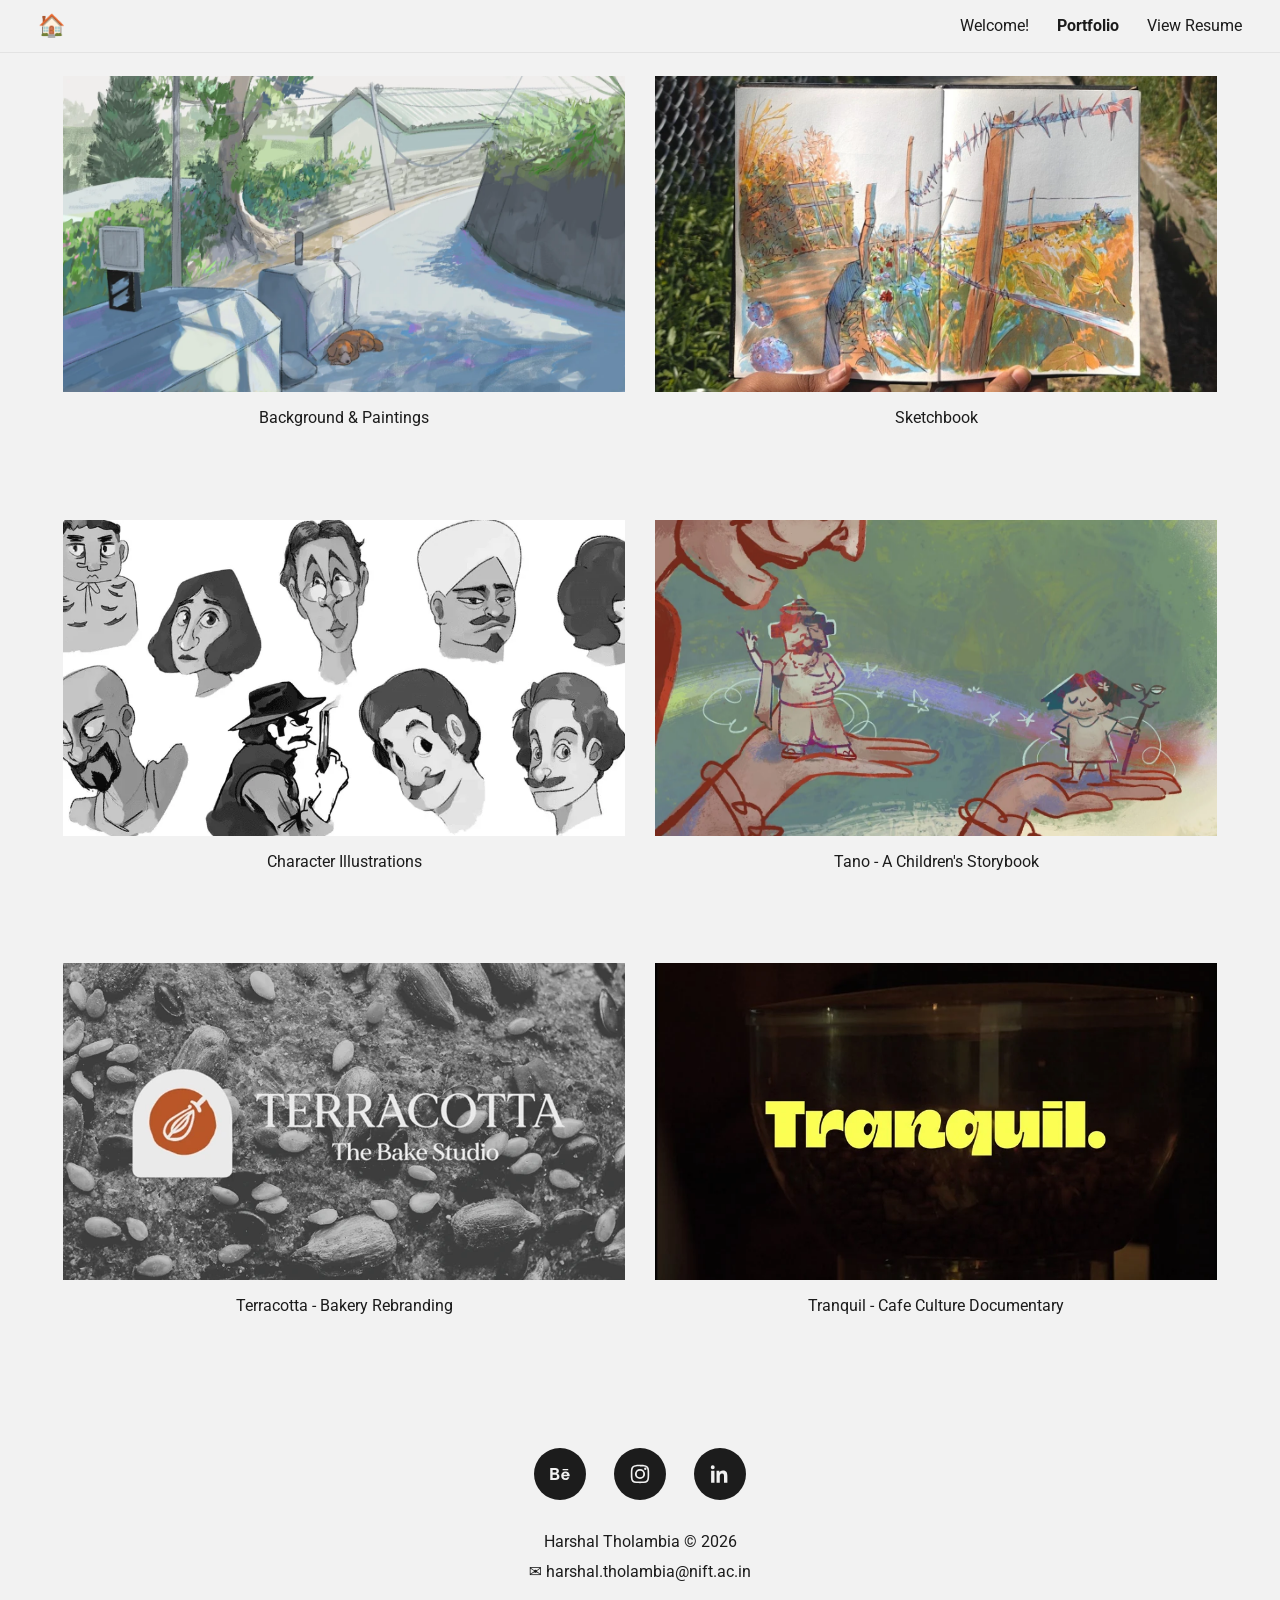
==== portfolio.html @ 49529435 "Portfolio site: Welcome, Portfolio and project pages laid out like the Google Site Co-Authored-By: C" ====
<!doctype html>
<html lang="en">
<head>
<meta charset="utf-8">
<meta name="viewport" content="width=device-width,initial-scale=1">
<title>Portfolio - Harshal Tholambia</title>
<link rel="preconnect" href="https://fonts.googleapis.com">
<link rel="preconnect" href="https://fonts.gstatic.com" crossorigin>
<link href="https://fonts.googleapis.com/css2?family=Roboto:wght@400;500;700&display=swap" rel="stylesheet">
<link rel="stylesheet" href="site.css">
</head>
<body class="gs" data-page="portfolio">
<a class="skip" href="#main">Skip to content</a>
<main id="main" class="portfolio-main wrap"><div id="grid" class="grid-gs"></div></main>
<script src="content.js"></script>
<script src="site.js"></script>
</body>
</html>
---- site.css ----
/* The Google Site's layout: a light header with the links on the right, pages 1154 wide, Roboto throughout.
   The Welcome page is black around the cutting mat, the other pages light grey. */
body.gs{margin:0;padding:0;background:#f2f2f2;color:#1c1c1c;font:400 16px/1.5 Roboto,system-ui,sans-serif}
body.gs[data-page=welcome]{background:#000}
.gs .wrap{width:min(1154px,100% - 2 * clamp(16px,4vw,40px));margin-inline:auto}

.site-head{position:sticky;top:0;z-index:30;display:flex;align-items:center;justify-content:space-between;gap:20px;
  padding:14px clamp(16px,3vw,40px);background:#f2f2f2;box-shadow:0 1px 0 rgba(0,0,0,.06)}
.site-home{font-size:22px;line-height:1;text-decoration:none}
.site-nav{display:flex;gap:clamp(14px,2.2vw,28px)}
.site-nav a{color:#1c1c1c;text-decoration:none;white-space:nowrap}
.site-nav a[aria-current]{font-weight:700}
.site-nav a:hover{text-decoration:underline;text-underline-offset:4px}

/* Welcome: the cutting mat, About, the View Projects button, Core Skills & Toolkit */
.welcome-main{padding:clamp(40px,6vw,100px) 0 40px}
.welcome-main .hero{min-height:0;max-height:none}
.gs-embed{display:block;width:100%;border:0;margin-top:clamp(24px,3vw,49px);background:#000}
.gs-embed.about{aspect-ratio:1154/392}
.gs-embed.skills{aspect-ratio:1154/418}
.cta{margin:clamp(24px,3vw,40px) 0 0;text-align:center}
.gs-btn{box-sizing:border-box;display:inline-block;padding:10px 26px;border:1px solid currentColor;border-radius:4px;color:inherit;text-decoration:none;font-weight:500;transition:background .2s,color .2s}
.gs-btn:hover{background:#1c1c1c;color:#f2f2f2}
[data-page=welcome] .cta .gs-btn{color:#f2f2f2}
[data-page=welcome] .cta .gs-btn:hover{background:#f2f2f2;color:#000}

/* Portfolio: two tiles a row, the name centred under each */
.portfolio-main{padding:24px 0 80px}
.grid-gs{display:grid;grid-template-columns:1fr 1fr;gap:clamp(40px,7vw,100px) 30px}
.tile{display:grid;gap:14px;color:inherit;text-decoration:none;text-align:center}
.tile img{width:100%;aspect-ratio:16/9;object-fit:cover;display:block;transition:opacity .2s}
.tile:hover img{opacity:.85}
.tile:hover span{text-decoration:underline;text-underline-offset:4px}

/* a project page */
.project-main{--gap:30px;padding:30px 0 60px}
.proj-title{margin:0 0 6px;font-size:clamp(20px,2.4vw,28px);font-weight:400;text-align:center}
.proj-title a{color:inherit;text-underline-offset:5px}
.proj-sub{margin:0;text-align:center}
.proj-link{margin:16px 0 0;text-align:center}
.project-main .row{display:flex;justify-content:center;gap:var(--gap);margin-top:var(--gap)}
.project-main .row:first-of-type,.proj-sub+.row,.proj-link+.row{margin-top:clamp(30px,5vw,70px)}
.project-main .item{width:var(--w);flex:none}
.project-main .item img{display:block;width:100%;height:auto}
.project-main .embed{border:0;background:#ddd}
.cols{display:grid;grid-template-columns:1fr 1fr;gap:var(--gap);align-items:start;margin-top:clamp(30px,5vw,70px)}
.col{display:grid;gap:var(--gap)}
.col img{display:block;width:100%;height:auto}
.proj-nav{display:flex;justify-content:space-between;margin:clamp(40px,6vw,80px) 0 0}
.proj-nav .gs-btn{min-width:min(142px,45%);text-align:center}

/* footer: the social links, then the name and email */
.site-foot{display:grid;justify-items:center;gap:6px;padding:50px 20px 40px;background:#f2f2f2;color:#1c1c1c;text-align:center}
.site-foot p{margin:0}
.site-foot .social{display:flex;gap:28px;margin-bottom:24px}
.site-foot .social a{display:grid;place-items:center;width:52px;height:52px;border-radius:50%;background:#1c1c1c;transition:transform .2s}
.site-foot .social a:hover{transform:translateY(-3px)}
.site-foot svg{width:26px;height:26px;fill:#f2f2f2}
.site-foot a{color:inherit;text-decoration:none}

@media (max-width:860px){
  .site-head{padding:12px 16px}
  .site-nav{gap:14px;font-size:15px}
  .gs-embed.about{aspect-ratio:2/1} /* its own phone frame is 960 x 480 */
  .gs-embed.skills{aspect-ratio:auto;height:760px}
  .grid-gs{grid-template-columns:1fr}
  .project-main{--gap:16px}
  .project-main .row{flex-direction:column;align-items:center}
  .project-main .item,.project-main .embed{width:100%}
  .cols{grid-template-columns:1fr}
}

.skip:not(:focus){position:absolute;width:1px;height:1px;overflow:hidden;clip-path:inset(50%)}
.skip:focus{position:fixed;top:8px;left:8px;z-index:60;padding:10px 14px;background:#1c1c1c;color:#f2f2f2}
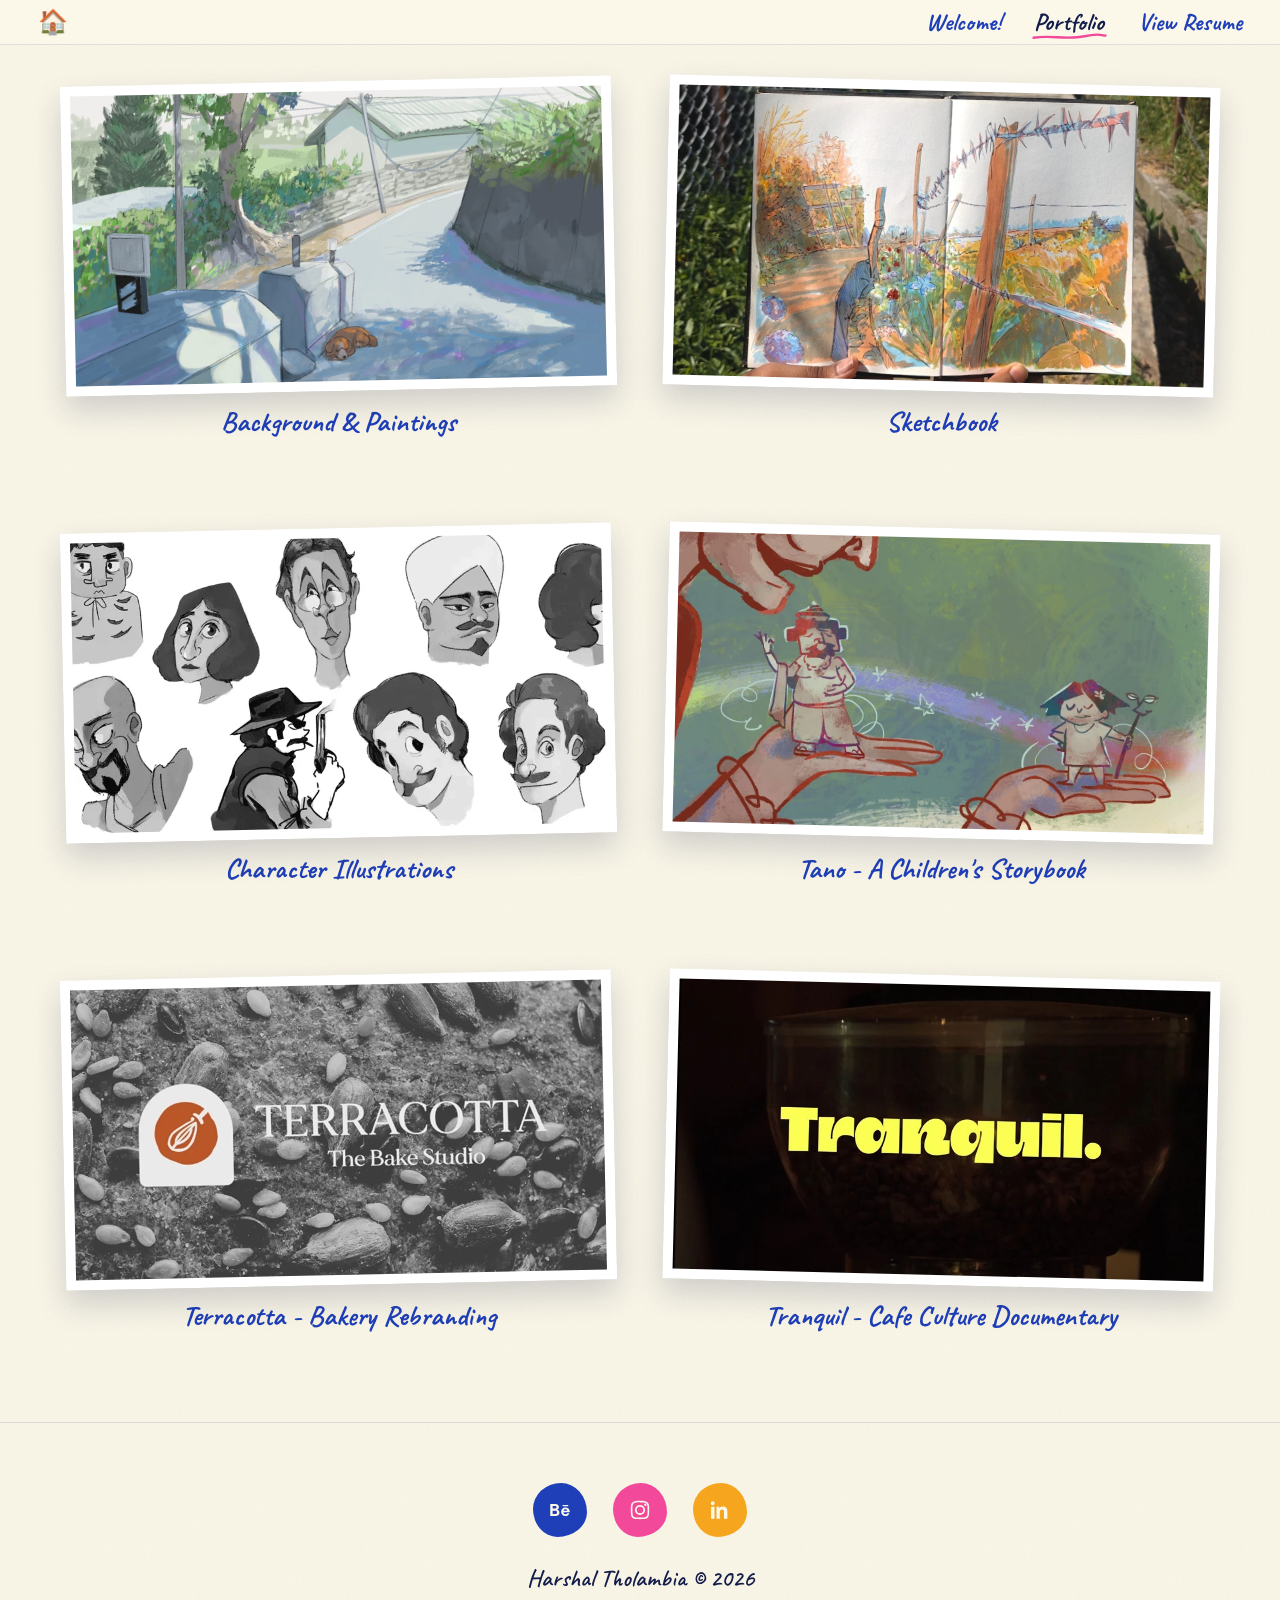
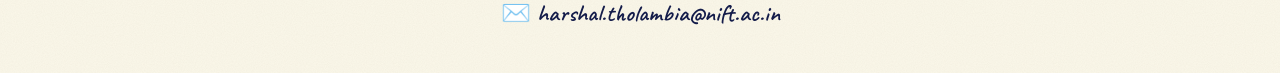
==== commit 6f3fa019: "Colour and handwriting: paper pages, watercolour blooms on the top bar and portrait, About in the pa" ====
--- a/portfolio.html
+++ b/portfolio.html
@@ -6,13 +6,26 @@
 <title>Portfolio - Harshal Tholambia</title>
 <link rel="preconnect" href="https://fonts.googleapis.com">
 <link rel="preconnect" href="https://fonts.gstatic.com" crossorigin>
-<link href="https://fonts.googleapis.com/css2?family=Roboto:wght@400;500;700&display=swap" rel="stylesheet">
+<link href="https://fonts.googleapis.com/css2?family=Bricolage+Grotesque:opsz,wght@12..96,400;12..96,700&family=Caveat:wght@500;700&family=Reenie+Beanie&display=swap" rel="stylesheet">
 <link rel="stylesheet" href="site.css">
+<script>
+/* the page slides in from the side the visitor is heading to (set by the link clicked, site.js); reloads just appear */
+addEventListener('pagereveal', async (e) => {
+  const dir = sessionStorage.getItem('slide');
+  sessionStorage.removeItem('slide');
+  if (!e.viewTransition) return;
+  if (!dir) return e.viewTransition.skipTransition();
+  document.documentElement.dataset.slide = dir;
+  await e.viewTransition.finished;
+  delete document.documentElement.dataset.slide;
+});
+</script>
 </head>
 <body class="gs" data-page="portfolio">
 <a class="skip" href="#main">Skip to content</a>
 <main id="main" class="portfolio-main wrap"><div id="grid" class="grid-gs"></div></main>
 <script src="content.js"></script>
 <script src="site.js"></script>
+<script src="bloom.js"></script>
 </body>
 </html>
--- a/site.css
+++ b/site.css
@@ -1,67 +1,135 @@
-/* The Google Site's layout: a light header with the links on the right, pages 1154 wide, Roboto throughout.
-   The Welcome page is black around the cutting mat, the other pages light grey. */
-body.gs{margin:0;padding:0;background:#f2f2f2;color:#1c1c1c;font:400 16px/1.5 Roboto,system-ui,sans-serif}
-body.gs[data-page=welcome]{background:#000}
+/* The Google Site's layout (header with the links on the right, pages 1154 wide), drawn in the cutting mat's world:
+   warm sketchbook paper, inks from the coloured-pencil palette, handwriting for everything a hand would write. */
+:root{
+  --paper:#FBF8EA; --ink:#141C4A; --blue:#1F3FB8; --red:#E8343A; --pink:#F2499B; --marigold:#F6A51F; --lime:#9BE25C; --peri:#9DB5EA; --teal:#176B80;
+  --script:"Caveat",cursive; --hand:"Reenie Beanie",cursive; --sans:"Bricolage Grotesque",system-ui,sans-serif;
+}
+body.gs{margin:0;padding:0;color:var(--ink);font:400 17px/1.5 var(--sans);
+  background:var(--paper) url("data:image/svg+xml,%3Csvg xmlns='http://www.w3.org/2000/svg' width='220' height='220'%3E%3Cfilter id='n'%3E%3CfeTurbulence type='fractalNoise' baseFrequency='.9' numOctaves='3'/%3E%3CfeColorMatrix values='0 0 0 0 .3  0 0 0 0 .25  0 0 0 0 .15  0 0 0 .07 0'/%3E%3C/filter%3E%3Crect width='100%25' height='100%25' filter='url(%23n)'/%3E%3C/svg%3E")}
 .gs .wrap{width:min(1154px,100% - 2 * clamp(16px,4vw,40px));margin-inline:auto}
 
+/* watercolour blooms (bloom.js) sit behind whatever they colour */
+[data-bloom]{position:relative;isolation:isolate}
+.bloom{position:absolute;inset:0;z-index:-1;width:100%;height:100%;pointer-events:none}
+
+/* the top bar: handwritten links; colour blooms under the cursor; frosted glass once the page scrolls under it */
 .site-head{position:sticky;top:0;z-index:30;display:flex;align-items:center;justify-content:space-between;gap:20px;
-  padding:14px clamp(16px,3vw,40px);background:#f2f2f2;box-shadow:0 1px 0 rgba(0,0,0,.06)}
-.site-home{font-size:22px;line-height:1;text-decoration:none}
-.site-nav{display:flex;gap:clamp(14px,2.2vw,28px)}
-.site-nav a{color:#1c1c1c;text-decoration:none;white-space:nowrap}
-.site-nav a[aria-current]{font-weight:700}
-.site-nav a:hover{text-decoration:underline;text-underline-offset:4px}
+  padding:10px clamp(16px,3vw,40px);background:var(--paper);border-bottom:1.5px solid rgba(20,28,74,.12);
+  transition:background-color .35s,backdrop-filter .35s,box-shadow .35s}
+.site-head.scrolled{background:rgba(251,248,234,.58);-webkit-backdrop-filter:blur(18px) saturate(1.7);backdrop-filter:blur(18px) saturate(1.7);
+  box-shadow:0 1px 0 rgba(255,255,255,.6) inset,0 10px 30px rgba(20,28,74,.12)}
+.site-home{font-size:24px;line-height:1;text-decoration:none;transition:rotate .25s}
+.site-home:hover{rotate:-12deg}
+.site-nav{display:flex;gap:clamp(16px,2.6vw,34px)}
+.site-nav a{position:relative;color:var(--blue);text-decoration:none;white-space:nowrap;font:700 clamp(21px,1.9vw,26px)/1 var(--script);transition:color .2s,rotate .2s}
+.site-nav a:hover{color:var(--red);rotate:-3deg}
+.site-nav a[aria-current]{color:var(--ink)}
+.site-nav a[aria-current]::after{content:"";position:absolute;left:-4%;right:-4%;bottom:-7px;height:8px;
+  background:url("data:image/svg+xml,%3Csvg xmlns='http://www.w3.org/2000/svg' viewBox='0 0 100 10' preserveAspectRatio='none'%3E%3Cpath d='M2 6 C25 2 45 9 70 4 S95 5 98 3' fill='none' stroke='%23F2499B' stroke-width='3' stroke-linecap='round'/%3E%3C/svg%3E") center/100% 100% no-repeat}
 
-/* Welcome: the cutting mat, About, the View Projects button, Core Skills & Toolkit */
-.welcome-main{padding:clamp(40px,6vw,100px) 0 40px}
-.welcome-main .hero{min-height:0;max-height:none}
-.gs-embed{display:block;width:100%;border:0;margin-top:clamp(24px,3vw,49px);background:#000}
-.gs-embed.about{aspect-ratio:1154/392}
+/* ---- Welcome ---- */
+.welcome-main{padding:clamp(28px,5vw,80px) 0 40px}
+.welcome-main .hero{min-height:0;max-height:none;border-radius:4px;box-shadow:0 18px 50px rgba(20,28,74,.22)}
+
+/* About: the portrait in a sketched frame that blooms with colour, the words in handwriting */
+.about-gs{display:grid;grid-template-columns:minmax(220px,380px) 1fr;gap:clamp(28px,5vw,72px);align-items:center;margin-top:clamp(60px,9vw,130px)}
+.frame{margin:0;padding:14px 14px 56px;background:#fff;rotate:-3deg;box-shadow:0 2px 0 rgba(0,0,0,.04),0 16px 34px rgba(20,28,74,.18);transition:rotate .4s}
+.frame:hover{rotate:-1deg}
+.frame img{display:block;width:100%;height:auto;mix-blend-mode:multiply;filter:grayscale(1) contrast(1.05)}
+.frame .bloom{z-index:1;mix-blend-mode:multiply}           /* the colour lands on the white paper around the portrait */
+.frame-line{position:absolute;inset:-8px;width:calc(100% + 16px);height:calc(100% + 16px);overflow:visible;pointer-events:none;
+  fill:none;stroke:var(--ink);stroke-linecap:round;filter:url(#rough)}
+.frame-line path{vector-effect:non-scaling-stroke;stroke-width:1.6}
+.about-words{font:500 clamp(22px,2vw,27px)/1.35 var(--script);color:var(--ink);max-width:36em}
+.about-words p{margin:0 0 .8em}
+.about-words .lead{font-size:1.45em;font-weight:700;line-height:1.15;color:var(--blue)}
+/* the highlight: a marker swash painted in under "Communication Designer", in marigold to pink */
+.swash{position:relative;background:none;color:inherit;white-space:nowrap}
+.swash svg{position:absolute;left:-4%;bottom:-.12em;width:108%;height:.85em;z-index:-1;overflow:visible;mix-blend-mode:multiply}
+.swash path{fill:none;stroke:url(#swash-ink);stroke-width:16;stroke-linecap:round;stroke-dasharray:420;stroke-dashoffset:420;opacity:.85;
+  animation:paint 1.1s cubic-bezier(.6,.05,.3,1) .5s forwards}
+.swash path+path{stroke-width:8;opacity:.5;animation-delay:.85s}
+.swash:hover path{animation:paint-again .9s cubic-bezier(.6,.05,.3,1) both}
+.swash:hover path+path{animation-delay:.2s}
+@keyframes paint{to{stroke-dashoffset:0}}
+@keyframes paint-again{0%{stroke-dashoffset:-420}100%{stroke-dashoffset:0}}
+.rainbow{background:linear-gradient(90deg,var(--pink),var(--marigold),var(--lime),var(--peri),var(--blue),var(--pink)) 0 0/300% 100%;
+  -webkit-background-clip:text;background-clip:text;color:transparent;font-weight:700;animation:flow 6s linear infinite}
+@keyframes flow{to{background-position:300% 0}}
+.magic{color:var(--blue);font-weight:700;background:url("data:image/svg+xml,%3Csvg xmlns='http://www.w3.org/2000/svg' width='20' height='6'%3E%3Cpath d='M0 3Q2.5 .5 5 3T10 3T15 3T20 3' fill='none' stroke='%23F2499B' stroke-width='1.8' stroke-linecap='round'/%3E%3C/svg%3E") repeat-x 0 100%/20px 6px;padding-bottom:.12em;animation:crawl 1.4s linear infinite}
+@keyframes crawl{to{background-position:20px 100%}}
+.about-words .ps{font:400 1.15em/1.2 var(--hand);color:var(--red)}
+.peace{display:inline-block;transition:rotate .3s,scale .3s}.peace:hover{rotate:-18deg;scale:1.25}
+
+/* View Projects: a spiky cut-paper badge, like "draws." on the mat */
+.cta{margin:clamp(50px,7vw,90px) 0 0;text-align:center}
+.spiky-btn{display:inline-block;rotate:-4deg;filter:drop-shadow(2px 4px 1px rgba(20,28,74,.3));text-decoration:none;transition:rotate .25s,scale .25s}
+.spiky-paper{display:grid;place-items:center;width:clamp(230px,24vw,300px);aspect-ratio:2.1;background:var(--marigold);
+  font:700 clamp(28px,2.6vw,36px)/1 var(--script);color:#161514}
+.spiky-btn:hover{rotate:3deg;scale:1.06}
+.spiky-btn:hover .spiky-paper{background:var(--pink)}
+
+/* Core Skills & Toolkit */
+.gs-embed{display:block;width:100%;border:0;margin-top:clamp(50px,7vw,90px);border-radius:4px;background:var(--blue)}
 .gs-embed.skills{aspect-ratio:1154/418}
-.cta{margin:clamp(24px,3vw,40px) 0 0;text-align:center}
-.gs-btn{box-sizing:border-box;display:inline-block;padding:10px 26px;border:1px solid currentColor;border-radius:4px;color:inherit;text-decoration:none;font-weight:500;transition:background .2s,color .2s}
-.gs-btn:hover{background:#1c1c1c;color:#f2f2f2}
-[data-page=welcome] .cta .gs-btn{color:#f2f2f2}
-[data-page=welcome] .cta .gs-btn:hover{background:#f2f2f2;color:#000}
 
-/* Portfolio: two tiles a row, the name centred under each */
-.portfolio-main{padding:24px 0 80px}
-.grid-gs{display:grid;grid-template-columns:1fr 1fr;gap:clamp(40px,7vw,100px) 30px}
-.tile{display:grid;gap:14px;color:inherit;text-decoration:none;text-align:center}
-.tile img{width:100%;aspect-ratio:16/9;object-fit:cover;display:block;transition:opacity .2s}
-.tile:hover img{opacity:.85}
-.tile:hover span{text-decoration:underline;text-underline-offset:4px}
+/* ---- Portfolio: prints pinned two to a row, the name handwritten under each ---- */
+.portfolio-main{padding:36px 0 90px}
+.grid-gs{display:grid;grid-template-columns:1fr 1fr;gap:clamp(50px,7vw,100px) clamp(30px,4vw,60px)}
+.tile{display:grid;gap:16px;color:inherit;text-decoration:none;text-align:center}
+.tile img{display:block;width:100%;aspect-ratio:16/9;object-fit:cover;padding:10px;background:#fff;box-sizing:border-box;
+  box-shadow:0 14px 30px rgba(20,28,74,.18);rotate:var(--tilt,-1.2deg);transition:rotate .3s,translate .3s,box-shadow .3s}
+.tile:nth-child(even) img{--tilt:1.4deg}
+.tile:hover img{rotate:0deg;translate:0 -6px;box-shadow:0 22px 40px rgba(20,28,74,.24)}
+.tile span{font:700 clamp(24px,2.2vw,30px)/1.1 var(--script);color:var(--blue);transition:color .2s}
+.tile:hover span{color:var(--red)}
 
-/* a project page */
-.project-main{--gap:30px;padding:30px 0 60px}
-.proj-title{margin:0 0 6px;font-size:clamp(20px,2.4vw,28px);font-weight:400;text-align:center}
-.proj-title a{color:inherit;text-underline-offset:5px}
-.proj-sub{margin:0;text-align:center}
-.proj-link{margin:16px 0 0;text-align:center}
+/* ---- a project page ---- */
+.project-main{--gap:30px;padding:40px 0 70px}
+.proj-title{position:relative;width:fit-content;margin:0 auto 8px;font:700 clamp(32px,4vw,52px)/1.05 var(--script);color:var(--blue);text-align:center}
+.proj-title::after{content:"";display:block;height:12px;margin-top:4px;
+  background:url("data:image/svg+xml,%3Csvg xmlns='http://www.w3.org/2000/svg' viewBox='0 0 100 10' preserveAspectRatio='none'%3E%3Cpath d='M2 6 C25 2 45 9 70 4 S95 5 98 3' fill='none' stroke='%23F6A51F' stroke-width='3.5' stroke-linecap='round'/%3E%3C/svg%3E") center/100% 100% no-repeat}
+.proj-title a{color:inherit;text-decoration:none}
+.proj-title a:hover{color:var(--red)}
+.proj-sub{margin:0;text-align:center;font:400 28px/1 var(--hand);color:var(--red)}
+.proj-link{margin:18px 0 0;text-align:center}
 .project-main .row{display:flex;justify-content:center;gap:var(--gap);margin-top:var(--gap)}
 .project-main .row:first-of-type,.proj-sub+.row,.proj-link+.row{margin-top:clamp(30px,5vw,70px)}
 .project-main .item{width:var(--w);flex:none}
 .project-main .item img{display:block;width:100%;height:auto}
-.project-main .embed{border:0;background:#ddd}
+.project-main .embed{border:0;background:rgba(20,28,74,.08)}
 .cols{display:grid;grid-template-columns:1fr 1fr;gap:var(--gap);align-items:start;margin-top:clamp(30px,5vw,70px)}
 .col{display:grid;gap:var(--gap)}
 .col img{display:block;width:100%;height:auto}
 .proj-nav{display:flex;justify-content:space-between;margin:clamp(40px,6vw,80px) 0 0}
-.proj-nav .gs-btn{min-width:min(142px,45%);text-align:center}
 
-/* footer: the social links, then the name and email */
-.site-foot{display:grid;justify-items:center;gap:6px;padding:50px 20px 40px;background:#f2f2f2;color:#1c1c1c;text-align:center}
+/* hand-drawn buttons: Back, Next, View Process Deck */
+.gs-btn{box-sizing:border-box;display:inline-block;min-width:min(142px,45%);padding:6px 24px 8px;text-align:center;text-decoration:none;
+  font:700 26px/1.1 var(--script);color:var(--ink);background:var(--paper);border:2px solid var(--ink);
+  border-radius:255px 15px 225px 15px/15px 225px 15px 255px;box-shadow:3px 4px 0 var(--marigold);transition:rotate .2s,box-shadow .2s,background .2s}
+.gs-btn:hover{rotate:-2deg;background:#fff;box-shadow:5px 6px 0 var(--pink)}
+
+/* footer: the social links as ink dots, then the name and email */
+.site-foot{display:grid;justify-items:center;gap:4px;padding:60px 20px 44px;color:var(--ink);text-align:center;border-top:1.5px solid rgba(20,28,74,.12)}
 .site-foot p{margin:0}
-.site-foot .social{display:flex;gap:28px;margin-bottom:24px}
-.site-foot .social a{display:grid;place-items:center;width:52px;height:52px;border-radius:50%;background:#1c1c1c;transition:transform .2s}
-.site-foot .social a:hover{transform:translateY(-3px)}
-.site-foot svg{width:26px;height:26px;fill:#f2f2f2}
+.site-foot p:not(.social){font:600 24px/1.3 var(--script)}
+.site-foot .social{display:flex;gap:26px;margin-bottom:22px}
+.site-foot .social a{display:grid;place-items:center;width:54px;height:54px;border-radius:52% 48% 55% 45%/48% 54% 46% 52%;transition:rotate .2s,translate .2s}
+.site-foot .social a:nth-child(1){background:var(--blue)}.site-foot .social a:nth-child(2){background:var(--pink)}.site-foot .social a:nth-child(3){background:var(--marigold)}
+.site-foot .social a:hover{rotate:-10deg;translate:0 -4px}
+.site-foot svg{width:26px;height:26px;fill:var(--paper)}
 .site-foot a{color:inherit;text-decoration:none}
+.site-foot a[href^=mailto]:hover{color:var(--red)}
+
+.skip:not(:focus){position:absolute;width:1px;height:1px;overflow:hidden;clip-path:inset(50%)}
+.skip:focus{position:fixed;top:8px;left:8px;z-index:60;padding:10px 14px;background:var(--ink);color:var(--paper)}
 
 @media (max-width:860px){
-  .site-head{padding:12px 16px}
-  .site-nav{gap:14px;font-size:15px}
-  .gs-embed.about{aspect-ratio:2/1} /* its own phone frame is 960 x 480 */
+  .site-head{padding:8px 14px}
+  .site-nav{gap:14px}
+  .site-nav a{font-size:20px}
+  .about-gs{grid-template-columns:1fr;justify-items:center}
+  .frame{width:min(300px,78%)}
   .gs-embed.skills{aspect-ratio:auto;height:760px}
   .grid-gs{grid-template-columns:1fr}
   .project-main{--gap:16px}
@@ -70,5 +138,20 @@
   .cols{grid-template-columns:1fr}
 }
 
-.skip:not(:focus){position:absolute;width:1px;height:1px;overflow:hidden;clip-path:inset(50%)}
-.skip:focus{position:fixed;top:8px;left:8px;z-index:60;padding:10px 14px;background:#1c1c1c;color:#f2f2f2}
+/* page changes: the content slides sideways with a motion blur while the top bar stays put.
+   Forward (towards Portfolio and the projects) moves the page to the left; back moves it to the right. */
+@view-transition{navigation:auto}
+.site-head{view-transition-name:site-head}
+::view-transition-group(root){animation-duration:.55s;animation-timing-function:cubic-bezier(.65,0,.25,1)}
+html[data-slide=forward]::view-transition-old(root){animation:.55s cubic-bezier(.65,0,.25,1) both slide-out-left}
+html[data-slide=forward]::view-transition-new(root){animation:.55s cubic-bezier(.65,0,.25,1) both slide-in-right}
+html[data-slide=back]::view-transition-old(root){animation:.55s cubic-bezier(.65,0,.25,1) both slide-out-right}
+html[data-slide=back]::view-transition-new(root){animation:.55s cubic-bezier(.65,0,.25,1) both slide-in-left}
+@keyframes slide-out-left{0%{transform:none;filter:blur(0)}45%{filter:blur(14px)}100%{transform:translateX(-60%);filter:blur(6px);opacity:0}}
+@keyframes slide-in-right{0%{transform:translateX(60%);filter:blur(6px);opacity:0}55%{filter:blur(14px)}100%{transform:none;filter:blur(0);opacity:1}}
+@keyframes slide-out-right{0%{transform:none;filter:blur(0)}45%{filter:blur(14px)}100%{transform:translateX(60%);filter:blur(6px);opacity:0}}
+@keyframes slide-in-left{0%{transform:translateX(-60%);filter:blur(6px);opacity:0}55%{filter:blur(14px)}100%{transform:none;filter:blur(0);opacity:1}}
+@media (prefers-reduced-motion:reduce){
+  @view-transition{navigation:none}
+  .swash path{animation:none;stroke-dashoffset:0}.rainbow,.magic{animation:none}
+}
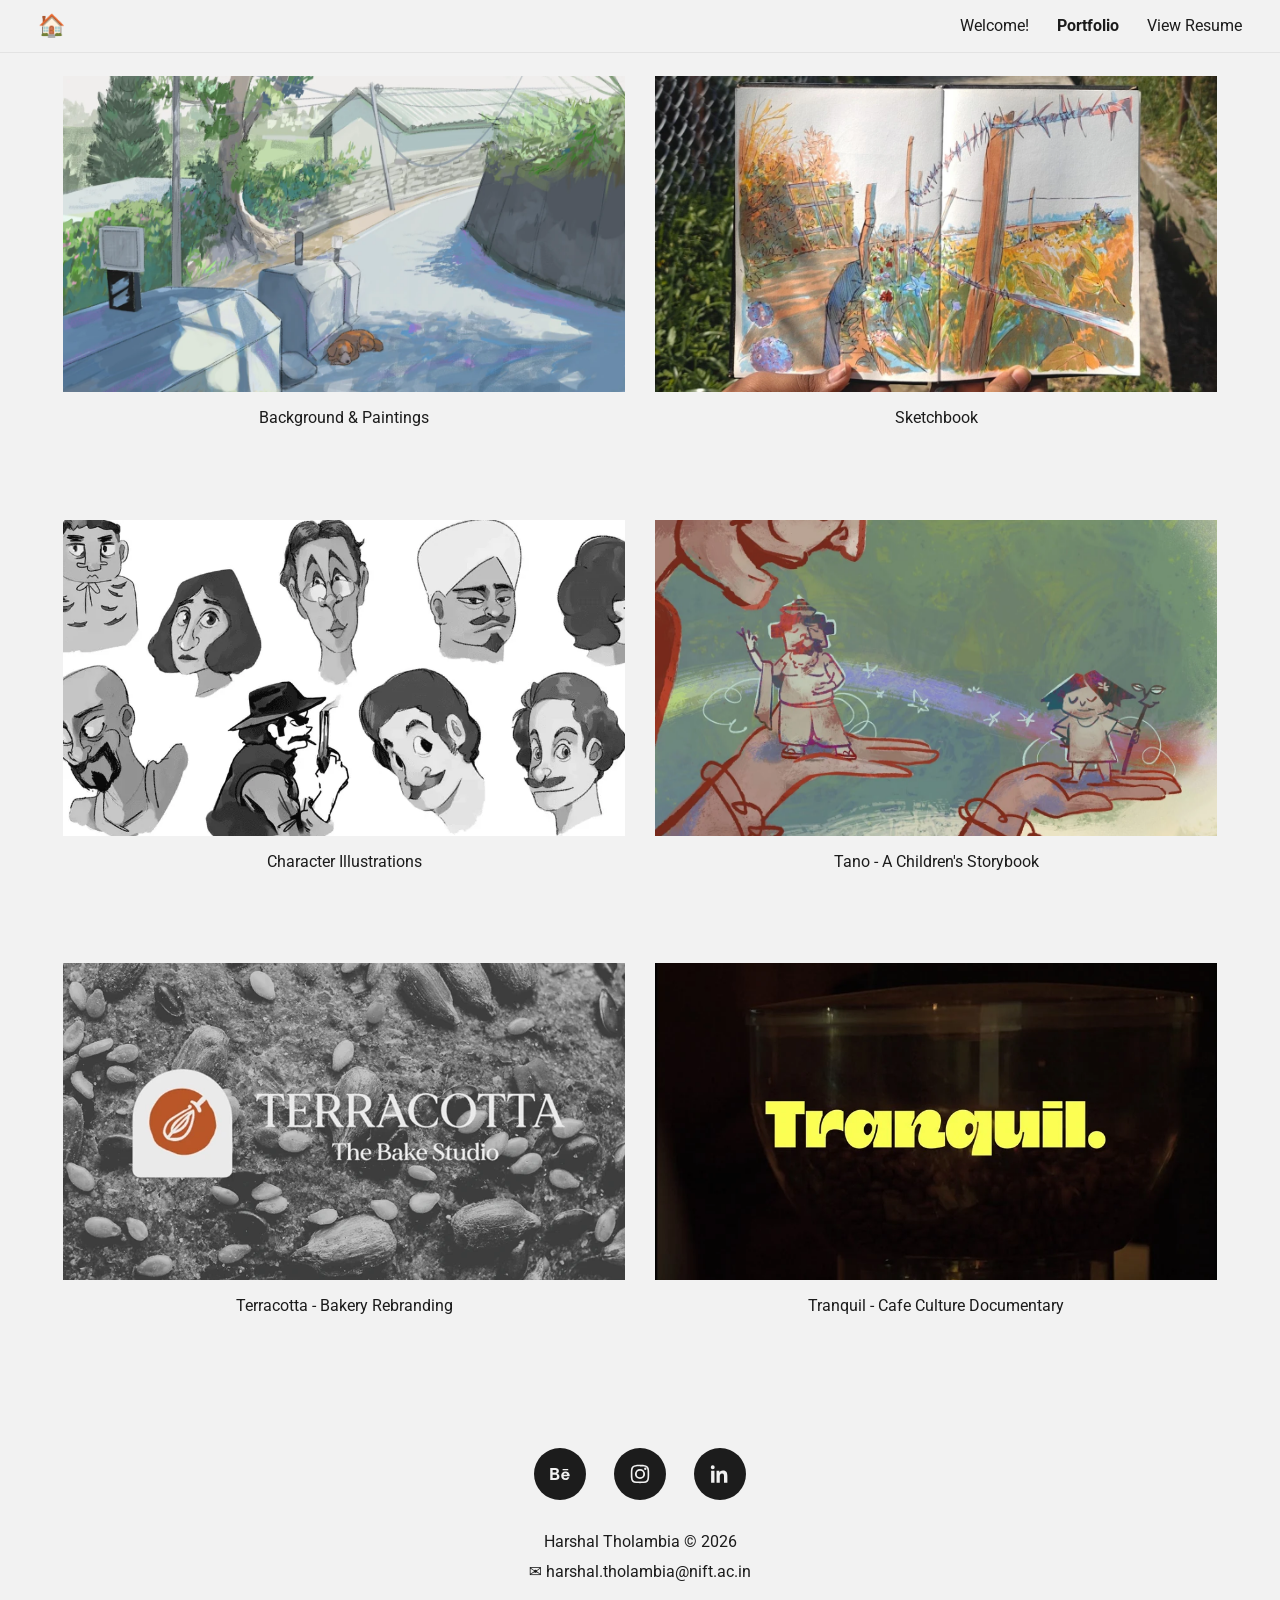
==== commit 4f9f2e95: "Undo: colour and handwriting changes (back to the version with the pens' lamp shadow) Co-Authored-By" ====
--- a/portfolio.html
+++ b/portfolio.html
@@ -6,7 +6,7 @@
 <title>Portfolio - Harshal Tholambia</title>
 <link rel="preconnect" href="https://fonts.googleapis.com">
 <link rel="preconnect" href="https://fonts.gstatic.com" crossorigin>
-<link href="https://fonts.googleapis.com/css2?family=Bricolage+Grotesque:opsz,wght@12..96,400;12..96,700&family=Caveat:wght@500;700&family=Reenie+Beanie&display=swap" rel="stylesheet">
+<link href="https://fonts.googleapis.com/css2?family=Roboto:wght@400;500;700&display=swap" rel="stylesheet">
 <link rel="stylesheet" href="site.css">
 <script>
 /* the page slides in from the side the visitor is heading to (set by the link clicked, site.js); reloads just appear */
@@ -26,6 +26,5 @@
 <main id="main" class="portfolio-main wrap"><div id="grid" class="grid-gs"></div></main>
 <script src="content.js"></script>
 <script src="site.js"></script>
-<script src="bloom.js"></script>
 </body>
 </html>
--- a/site.css
+++ b/site.css
@@ -1,135 +1,67 @@
-/* The Google Site's layout (header with the links on the right, pages 1154 wide), drawn in the cutting mat's world:
-   warm sketchbook paper, inks from the coloured-pencil palette, handwriting for everything a hand would write. */
-:root{
-  --paper:#FBF8EA; --ink:#141C4A; --blue:#1F3FB8; --red:#E8343A; --pink:#F2499B; --marigold:#F6A51F; --lime:#9BE25C; --peri:#9DB5EA; --teal:#176B80;
-  --script:"Caveat",cursive; --hand:"Reenie Beanie",cursive; --sans:"Bricolage Grotesque",system-ui,sans-serif;
-}
-body.gs{margin:0;padding:0;color:var(--ink);font:400 17px/1.5 var(--sans);
-  background:var(--paper) url("data:image/svg+xml,%3Csvg xmlns='http://www.w3.org/2000/svg' width='220' height='220'%3E%3Cfilter id='n'%3E%3CfeTurbulence type='fractalNoise' baseFrequency='.9' numOctaves='3'/%3E%3CfeColorMatrix values='0 0 0 0 .3  0 0 0 0 .25  0 0 0 0 .15  0 0 0 .07 0'/%3E%3C/filter%3E%3Crect width='100%25' height='100%25' filter='url(%23n)'/%3E%3C/svg%3E")}
+/* The Google Site's layout: a light header with the links on the right, pages 1154 wide, Roboto throughout.
+   The Welcome page is black around the cutting mat, the other pages light grey. */
+body.gs{margin:0;padding:0;background:#f2f2f2;color:#1c1c1c;font:400 16px/1.5 Roboto,system-ui,sans-serif}
+body.gs[data-page=welcome]{background:#000}
 .gs .wrap{width:min(1154px,100% - 2 * clamp(16px,4vw,40px));margin-inline:auto}
 
-/* watercolour blooms (bloom.js) sit behind whatever they colour */
-[data-bloom]{position:relative;isolation:isolate}
-.bloom{position:absolute;inset:0;z-index:-1;width:100%;height:100%;pointer-events:none}
+.site-head{position:sticky;top:0;z-index:30;display:flex;align-items:center;justify-content:space-between;gap:20px;
+  padding:14px clamp(16px,3vw,40px);background:#f2f2f2;box-shadow:0 1px 0 rgba(0,0,0,.06)}
+.site-home{font-size:22px;line-height:1;text-decoration:none}
+.site-nav{display:flex;gap:clamp(14px,2.2vw,28px)}
+.site-nav a{color:#1c1c1c;text-decoration:none;white-space:nowrap}
+.site-nav a[aria-current]{font-weight:700}
+.site-nav a:hover{text-decoration:underline;text-underline-offset:4px}
 
-/* the top bar: handwritten links; colour blooms under the cursor; frosted glass once the page scrolls under it */
-.site-head{position:sticky;top:0;z-index:30;display:flex;align-items:center;justify-content:space-between;gap:20px;
-  padding:10px clamp(16px,3vw,40px);background:var(--paper);border-bottom:1.5px solid rgba(20,28,74,.12);
-  transition:background-color .35s,backdrop-filter .35s,box-shadow .35s}
-.site-head.scrolled{background:rgba(251,248,234,.58);-webkit-backdrop-filter:blur(18px) saturate(1.7);backdrop-filter:blur(18px) saturate(1.7);
-  box-shadow:0 1px 0 rgba(255,255,255,.6) inset,0 10px 30px rgba(20,28,74,.12)}
-.site-home{font-size:24px;line-height:1;text-decoration:none;transition:rotate .25s}
-.site-home:hover{rotate:-12deg}
-.site-nav{display:flex;gap:clamp(16px,2.6vw,34px)}
-.site-nav a{position:relative;color:var(--blue);text-decoration:none;white-space:nowrap;font:700 clamp(21px,1.9vw,26px)/1 var(--script);transition:color .2s,rotate .2s}
-.site-nav a:hover{color:var(--red);rotate:-3deg}
-.site-nav a[aria-current]{color:var(--ink)}
-.site-nav a[aria-current]::after{content:"";position:absolute;left:-4%;right:-4%;bottom:-7px;height:8px;
-  background:url("data:image/svg+xml,%3Csvg xmlns='http://www.w3.org/2000/svg' viewBox='0 0 100 10' preserveAspectRatio='none'%3E%3Cpath d='M2 6 C25 2 45 9 70 4 S95 5 98 3' fill='none' stroke='%23F2499B' stroke-width='3' stroke-linecap='round'/%3E%3C/svg%3E") center/100% 100% no-repeat}
+/* Welcome: the cutting mat, About, the View Projects button, Core Skills & Toolkit */
+.welcome-main{padding:clamp(40px,6vw,100px) 0 40px}
+.welcome-main .hero{min-height:0;max-height:none}
+.gs-embed{display:block;width:100%;border:0;margin-top:clamp(24px,3vw,49px);background:#000}
+.gs-embed.about{aspect-ratio:1154/392}
+.gs-embed.skills{aspect-ratio:1154/418}
+.cta{margin:clamp(24px,3vw,40px) 0 0;text-align:center}
+.gs-btn{box-sizing:border-box;display:inline-block;padding:10px 26px;border:1px solid currentColor;border-radius:4px;color:inherit;text-decoration:none;font-weight:500;transition:background .2s,color .2s}
+.gs-btn:hover{background:#1c1c1c;color:#f2f2f2}
+[data-page=welcome] .cta .gs-btn{color:#f2f2f2}
+[data-page=welcome] .cta .gs-btn:hover{background:#f2f2f2;color:#000}
 
-/* ---- Welcome ---- */
-.welcome-main{padding:clamp(28px,5vw,80px) 0 40px}
-.welcome-main .hero{min-height:0;max-height:none;border-radius:4px;box-shadow:0 18px 50px rgba(20,28,74,.22)}
+/* Portfolio: two tiles a row, the name centred under each */
+.portfolio-main{padding:24px 0 80px}
+.grid-gs{display:grid;grid-template-columns:1fr 1fr;gap:clamp(40px,7vw,100px) 30px}
+.tile{display:grid;gap:14px;color:inherit;text-decoration:none;text-align:center}
+.tile img{width:100%;aspect-ratio:16/9;object-fit:cover;display:block;transition:opacity .2s}
+.tile:hover img{opacity:.85}
+.tile:hover span{text-decoration:underline;text-underline-offset:4px}
 
-/* About: the portrait in a sketched frame that blooms with colour, the words in handwriting */
-.about-gs{display:grid;grid-template-columns:minmax(220px,380px) 1fr;gap:clamp(28px,5vw,72px);align-items:center;margin-top:clamp(60px,9vw,130px)}
-.frame{margin:0;padding:14px 14px 56px;background:#fff;rotate:-3deg;box-shadow:0 2px 0 rgba(0,0,0,.04),0 16px 34px rgba(20,28,74,.18);transition:rotate .4s}
-.frame:hover{rotate:-1deg}
-.frame img{display:block;width:100%;height:auto;mix-blend-mode:multiply;filter:grayscale(1) contrast(1.05)}
-.frame .bloom{z-index:1;mix-blend-mode:multiply}           /* the colour lands on the white paper around the portrait */
-.frame-line{position:absolute;inset:-8px;width:calc(100% + 16px);height:calc(100% + 16px);overflow:visible;pointer-events:none;
-  fill:none;stroke:var(--ink);stroke-linecap:round;filter:url(#rough)}
-.frame-line path{vector-effect:non-scaling-stroke;stroke-width:1.6}
-.about-words{font:500 clamp(22px,2vw,27px)/1.35 var(--script);color:var(--ink);max-width:36em}
-.about-words p{margin:0 0 .8em}
-.about-words .lead{font-size:1.45em;font-weight:700;line-height:1.15;color:var(--blue)}
-/* the highlight: a marker swash painted in under "Communication Designer", in marigold to pink */
-.swash{position:relative;background:none;color:inherit;white-space:nowrap}
-.swash svg{position:absolute;left:-4%;bottom:-.12em;width:108%;height:.85em;z-index:-1;overflow:visible;mix-blend-mode:multiply}
-.swash path{fill:none;stroke:url(#swash-ink);stroke-width:16;stroke-linecap:round;stroke-dasharray:420;stroke-dashoffset:420;opacity:.85;
-  animation:paint 1.1s cubic-bezier(.6,.05,.3,1) .5s forwards}
-.swash path+path{stroke-width:8;opacity:.5;animation-delay:.85s}
-.swash:hover path{animation:paint-again .9s cubic-bezier(.6,.05,.3,1) both}
-.swash:hover path+path{animation-delay:.2s}
-@keyframes paint{to{stroke-dashoffset:0}}
-@keyframes paint-again{0%{stroke-dashoffset:-420}100%{stroke-dashoffset:0}}
-.rainbow{background:linear-gradient(90deg,var(--pink),var(--marigold),var(--lime),var(--peri),var(--blue),var(--pink)) 0 0/300% 100%;
-  -webkit-background-clip:text;background-clip:text;color:transparent;font-weight:700;animation:flow 6s linear infinite}
-@keyframes flow{to{background-position:300% 0}}
-.magic{color:var(--blue);font-weight:700;background:url("data:image/svg+xml,%3Csvg xmlns='http://www.w3.org/2000/svg' width='20' height='6'%3E%3Cpath d='M0 3Q2.5 .5 5 3T10 3T15 3T20 3' fill='none' stroke='%23F2499B' stroke-width='1.8' stroke-linecap='round'/%3E%3C/svg%3E") repeat-x 0 100%/20px 6px;padding-bottom:.12em;animation:crawl 1.4s linear infinite}
-@keyframes crawl{to{background-position:20px 100%}}
-.about-words .ps{font:400 1.15em/1.2 var(--hand);color:var(--red)}
-.peace{display:inline-block;transition:rotate .3s,scale .3s}.peace:hover{rotate:-18deg;scale:1.25}
-
-/* View Projects: a spiky cut-paper badge, like "draws." on the mat */
-.cta{margin:clamp(50px,7vw,90px) 0 0;text-align:center}
-.spiky-btn{display:inline-block;rotate:-4deg;filter:drop-shadow(2px 4px 1px rgba(20,28,74,.3));text-decoration:none;transition:rotate .25s,scale .25s}
-.spiky-paper{display:grid;place-items:center;width:clamp(230px,24vw,300px);aspect-ratio:2.1;background:var(--marigold);
-  font:700 clamp(28px,2.6vw,36px)/1 var(--script);color:#161514}
-.spiky-btn:hover{rotate:3deg;scale:1.06}
-.spiky-btn:hover .spiky-paper{background:var(--pink)}
-
-/* Core Skills & Toolkit */
-.gs-embed{display:block;width:100%;border:0;margin-top:clamp(50px,7vw,90px);border-radius:4px;background:var(--blue)}
-.gs-embed.skills{aspect-ratio:1154/418}
-
-/* ---- Portfolio: prints pinned two to a row, the name handwritten under each ---- */
-.portfolio-main{padding:36px 0 90px}
-.grid-gs{display:grid;grid-template-columns:1fr 1fr;gap:clamp(50px,7vw,100px) clamp(30px,4vw,60px)}
-.tile{display:grid;gap:16px;color:inherit;text-decoration:none;text-align:center}
-.tile img{display:block;width:100%;aspect-ratio:16/9;object-fit:cover;padding:10px;background:#fff;box-sizing:border-box;
-  box-shadow:0 14px 30px rgba(20,28,74,.18);rotate:var(--tilt,-1.2deg);transition:rotate .3s,translate .3s,box-shadow .3s}
-.tile:nth-child(even) img{--tilt:1.4deg}
-.tile:hover img{rotate:0deg;translate:0 -6px;box-shadow:0 22px 40px rgba(20,28,74,.24)}
-.tile span{font:700 clamp(24px,2.2vw,30px)/1.1 var(--script);color:var(--blue);transition:color .2s}
-.tile:hover span{color:var(--red)}
-
-/* ---- a project page ---- */
-.project-main{--gap:30px;padding:40px 0 70px}
-.proj-title{position:relative;width:fit-content;margin:0 auto 8px;font:700 clamp(32px,4vw,52px)/1.05 var(--script);color:var(--blue);text-align:center}
-.proj-title::after{content:"";display:block;height:12px;margin-top:4px;
-  background:url("data:image/svg+xml,%3Csvg xmlns='http://www.w3.org/2000/svg' viewBox='0 0 100 10' preserveAspectRatio='none'%3E%3Cpath d='M2 6 C25 2 45 9 70 4 S95 5 98 3' fill='none' stroke='%23F6A51F' stroke-width='3.5' stroke-linecap='round'/%3E%3C/svg%3E") center/100% 100% no-repeat}
-.proj-title a{color:inherit;text-decoration:none}
-.proj-title a:hover{color:var(--red)}
-.proj-sub{margin:0;text-align:center;font:400 28px/1 var(--hand);color:var(--red)}
-.proj-link{margin:18px 0 0;text-align:center}
+/* a project page */
+.project-main{--gap:30px;padding:30px 0 60px}
+.proj-title{margin:0 0 6px;font-size:clamp(20px,2.4vw,28px);font-weight:400;text-align:center}
+.proj-title a{color:inherit;text-underline-offset:5px}
+.proj-sub{margin:0;text-align:center}
+.proj-link{margin:16px 0 0;text-align:center}
 .project-main .row{display:flex;justify-content:center;gap:var(--gap);margin-top:var(--gap)}
 .project-main .row:first-of-type,.proj-sub+.row,.proj-link+.row{margin-top:clamp(30px,5vw,70px)}
 .project-main .item{width:var(--w);flex:none}
 .project-main .item img{display:block;width:100%;height:auto}
-.project-main .embed{border:0;background:rgba(20,28,74,.08)}
+.project-main .embed{border:0;background:#ddd}
 .cols{display:grid;grid-template-columns:1fr 1fr;gap:var(--gap);align-items:start;margin-top:clamp(30px,5vw,70px)}
 .col{display:grid;gap:var(--gap)}
 .col img{display:block;width:100%;height:auto}
 .proj-nav{display:flex;justify-content:space-between;margin:clamp(40px,6vw,80px) 0 0}
+.proj-nav .gs-btn{min-width:min(142px,45%);text-align:center}
 
-/* hand-drawn buttons: Back, Next, View Process Deck */
-.gs-btn{box-sizing:border-box;display:inline-block;min-width:min(142px,45%);padding:6px 24px 8px;text-align:center;text-decoration:none;
-  font:700 26px/1.1 var(--script);color:var(--ink);background:var(--paper);border:2px solid var(--ink);
-  border-radius:255px 15px 225px 15px/15px 225px 15px 255px;box-shadow:3px 4px 0 var(--marigold);transition:rotate .2s,box-shadow .2s,background .2s}
-.gs-btn:hover{rotate:-2deg;background:#fff;box-shadow:5px 6px 0 var(--pink)}
-
-/* footer: the social links as ink dots, then the name and email */
-.site-foot{display:grid;justify-items:center;gap:4px;padding:60px 20px 44px;color:var(--ink);text-align:center;border-top:1.5px solid rgba(20,28,74,.12)}
+/* footer: the social links, then the name and email */
+.site-foot{display:grid;justify-items:center;gap:6px;padding:50px 20px 40px;background:#f2f2f2;color:#1c1c1c;text-align:center}
 .site-foot p{margin:0}
-.site-foot p:not(.social){font:600 24px/1.3 var(--script)}
-.site-foot .social{display:flex;gap:26px;margin-bottom:22px}
-.site-foot .social a{display:grid;place-items:center;width:54px;height:54px;border-radius:52% 48% 55% 45%/48% 54% 46% 52%;transition:rotate .2s,translate .2s}
-.site-foot .social a:nth-child(1){background:var(--blue)}.site-foot .social a:nth-child(2){background:var(--pink)}.site-foot .social a:nth-child(3){background:var(--marigold)}
-.site-foot .social a:hover{rotate:-10deg;translate:0 -4px}
-.site-foot svg{width:26px;height:26px;fill:var(--paper)}
+.site-foot .social{display:flex;gap:28px;margin-bottom:24px}
+.site-foot .social a{display:grid;place-items:center;width:52px;height:52px;border-radius:50%;background:#1c1c1c;transition:transform .2s}
+.site-foot .social a:hover{transform:translateY(-3px)}
+.site-foot svg{width:26px;height:26px;fill:#f2f2f2}
 .site-foot a{color:inherit;text-decoration:none}
-.site-foot a[href^=mailto]:hover{color:var(--red)}
-
-.skip:not(:focus){position:absolute;width:1px;height:1px;overflow:hidden;clip-path:inset(50%)}
-.skip:focus{position:fixed;top:8px;left:8px;z-index:60;padding:10px 14px;background:var(--ink);color:var(--paper)}
 
 @media (max-width:860px){
-  .site-head{padding:8px 14px}
-  .site-nav{gap:14px}
-  .site-nav a{font-size:20px}
-  .about-gs{grid-template-columns:1fr;justify-items:center}
-  .frame{width:min(300px,78%)}
+  .site-head{padding:12px 16px}
+  .site-nav{gap:14px;font-size:15px}
+  .gs-embed.about{aspect-ratio:2/1} /* its own phone frame is 960 x 480 */
   .gs-embed.skills{aspect-ratio:auto;height:760px}
   .grid-gs{grid-template-columns:1fr}
   .project-main{--gap:16px}
@@ -137,6 +69,14 @@
   .project-main .item,.project-main .embed{width:100%}
   .cols{grid-template-columns:1fr}
 }
+
+.skip:not(:focus){position:absolute;width:1px;height:1px;overflow:hidden;clip-path:inset(50%)}
+.skip:focus{position:fixed;top:8px;left:8px;z-index:60;padding:10px 14px;background:#1c1c1c;color:#f2f2f2}
+
+/* the top bar turns to frosted glass once the page scrolls under it */
+.site-head{transition:background-color .35s,backdrop-filter .35s,box-shadow .35s}
+.site-head.scrolled{background:rgba(242,242,242,.6);-webkit-backdrop-filter:blur(18px) saturate(1.6);backdrop-filter:blur(18px) saturate(1.6);
+  box-shadow:0 1px 0 rgba(255,255,255,.5) inset,0 8px 30px rgba(0,0,0,.12)}
 
 /* page changes: the content slides sideways with a motion blur while the top bar stays put.
    Forward (towards Portfolio and the projects) moves the page to the left; back moves it to the right. */
@@ -151,7 +91,4 @@
 @keyframes slide-in-right{0%{transform:translateX(60%);filter:blur(6px);opacity:0}55%{filter:blur(14px)}100%{transform:none;filter:blur(0);opacity:1}}
 @keyframes slide-out-right{0%{transform:none;filter:blur(0)}45%{filter:blur(14px)}100%{transform:translateX(60%);filter:blur(6px);opacity:0}}
 @keyframes slide-in-left{0%{transform:translateX(-60%);filter:blur(6px);opacity:0}55%{filter:blur(14px)}100%{transform:none;filter:blur(0);opacity:1}}
-@media (prefers-reduced-motion:reduce){
-  @view-transition{navigation:none}
-  .swash path{animation:none;stroke-dashoffset:0}.rainbow,.magic{animation:none}
-}
+@media (prefers-reduced-motion:reduce){@view-transition{navigation:none}}
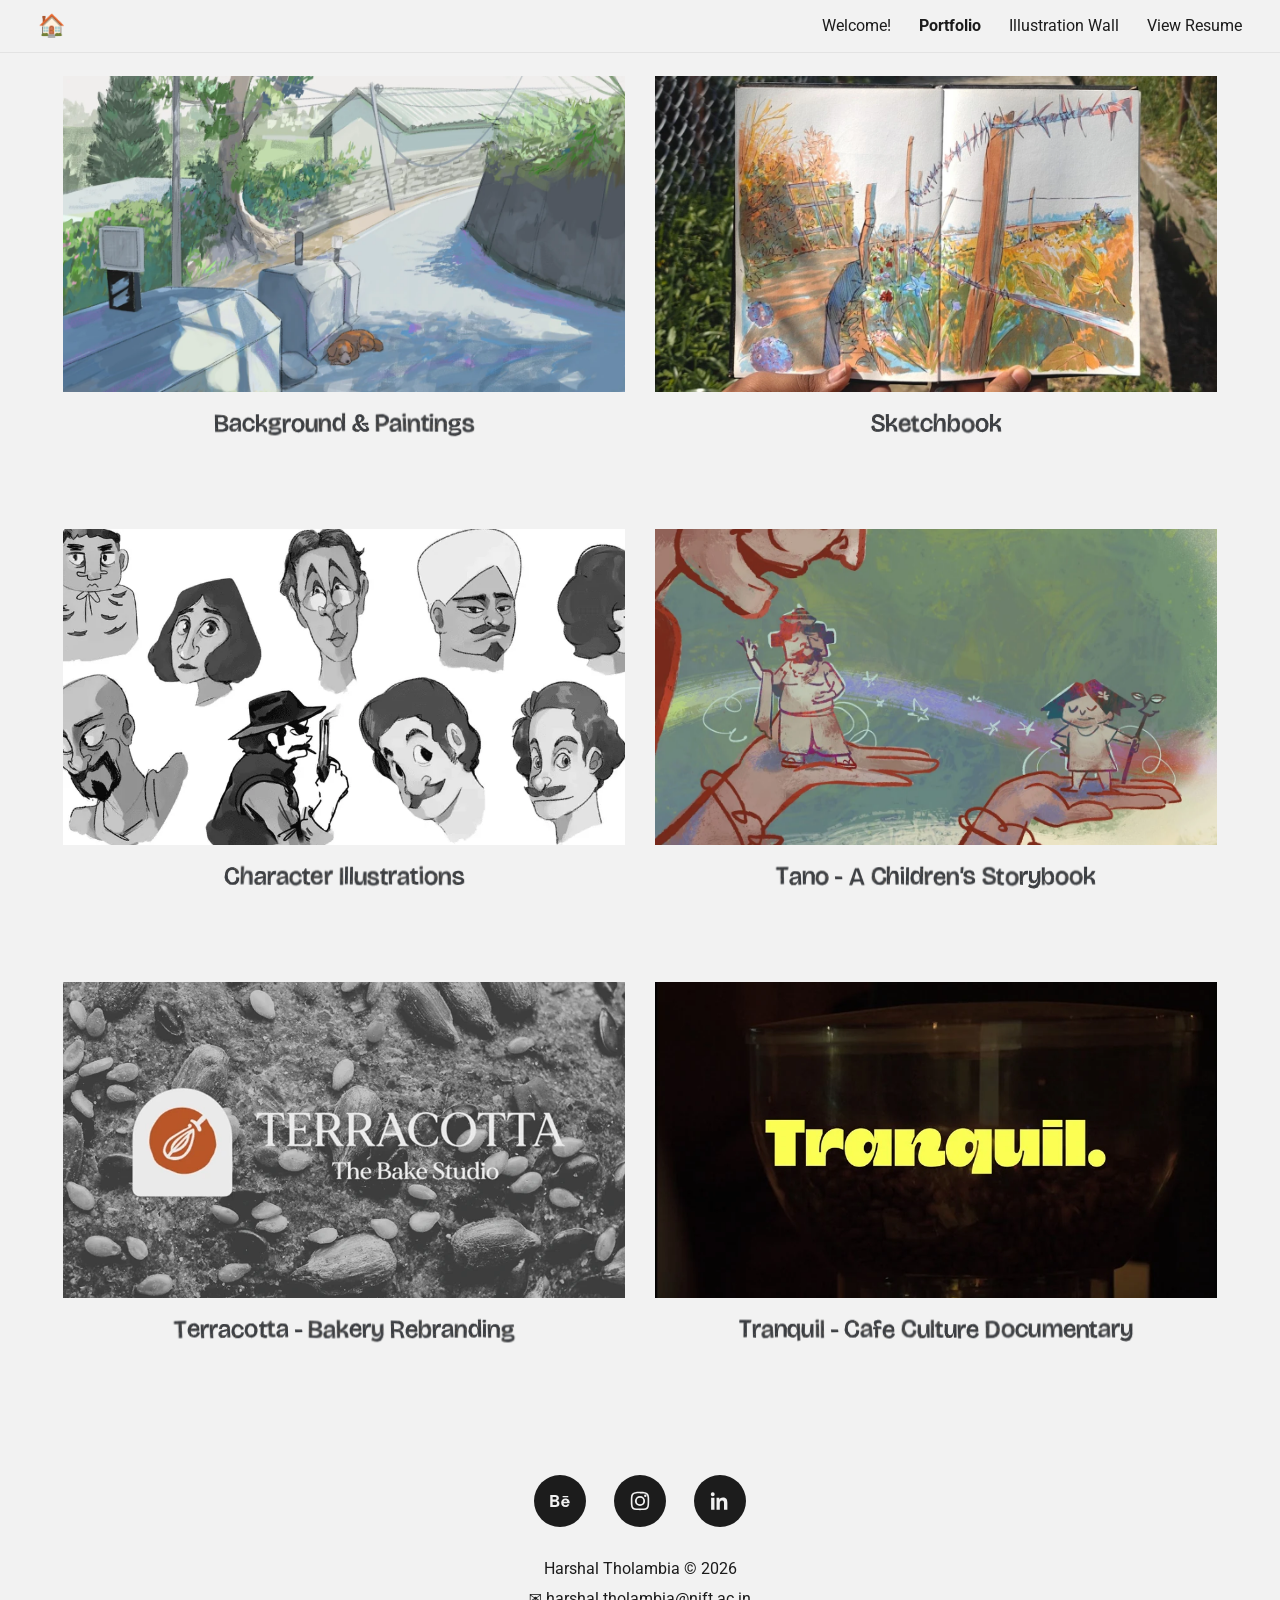
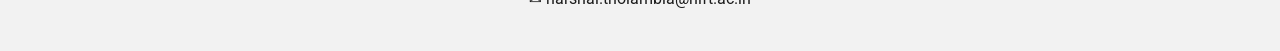
==== commit 1bd62885: "Illustration Wall page, cut-paper category names, sketchbook row, desk-object notes, Back/Next proje" ====
--- a/portfolio.html
+++ b/portfolio.html
@@ -6,7 +6,7 @@
 <title>Portfolio - Harshal Tholambia</title>
 <link rel="preconnect" href="https://fonts.googleapis.com">
 <link rel="preconnect" href="https://fonts.gstatic.com" crossorigin>
-<link href="https://fonts.googleapis.com/css2?family=Roboto:wght@400;500;700&display=swap" rel="stylesheet">
+<link href="https://fonts.googleapis.com/css2?family=Bricolage+Grotesque:opsz,wght@12..96,200..800&family=Roboto:wght@400;500;700&display=swap" rel="stylesheet">
 <link rel="stylesheet" href="site.css">
 <script>
 /* the page slides in from the side the visitor is heading to (set by the link clicked, site.js); reloads just appear */
@@ -23,8 +23,20 @@
 </head>
 <body class="gs" data-page="portfolio">
 <a class="skip" href="#main">Skip to content</a>
-<main id="main" class="portfolio-main wrap"><div id="grid" class="grid-gs"></div></main>
+<!-- paper grain for the cut-out letters, the same as on the cutting mat -->
+<svg width="0" height="0" style="position:absolute" aria-hidden="true">
+  <filter id="paper" x="0" y="0" width="100%" height="100%" color-interpolation-filters="sRGB">
+    <feTurbulence type="fractalNoise" baseFrequency=".09 .05" numOctaves="3" seed="4" result="n"/>
+    <feColorMatrix in="n" values="0 0 0 0 .55  0 0 0 0 .48  0 0 0 0 .36  0 0 0 -2.4 1.05" result="fibres"/>
+    <feComposite in="fibres" in2="SourceGraphic" operator="in" result="grain"/>
+    <feMerge><feMergeNode in="SourceGraphic"/><feMergeNode in="grain"/></feMerge>
+  </filter>
+</svg>
+<main id="main" class="portfolio-main">
+  <div class="wrap"><div id="grid" class="grid-gs"></div></div>
+</main>
 <script src="content.js"></script>
+<script src="cutalphabet.js"></script>
 <script src="site.js"></script>
 </body>
 </html>
--- a/site.css
+++ b/site.css
@@ -1,6 +1,6 @@
 /* The Google Site's layout: a light header with the links on the right, pages 1154 wide, Roboto throughout.
    The Welcome page is black around the cutting mat, the other pages light grey. */
-body.gs{margin:0;padding:0;background:#f2f2f2;color:#1c1c1c;font:400 16px/1.5 Roboto,system-ui,sans-serif}
+body.gs{margin:0;padding:0;overflow-x:clip;background:#f2f2f2;color:#1c1c1c;font:400 16px/1.5 Roboto,system-ui,sans-serif}
 body.gs[data-page=welcome]{background:#000}
 .gs .wrap{width:min(1154px,100% - 2 * clamp(16px,4vw,40px));margin-inline:auto}
 
@@ -28,8 +28,10 @@
 .portfolio-main{padding:24px 0 80px}
 .grid-gs{display:grid;grid-template-columns:1fr 1fr;gap:clamp(40px,7vw,100px) 30px}
 .tile{display:grid;gap:14px;color:inherit;text-decoration:none;text-align:center}
-.tile img{width:100%;aspect-ratio:16/9;object-fit:cover;display:block;transition:opacity .2s}
-.tile:hover img{opacity:.85}
+.tile .pic{transition:scale .6s cubic-bezier(.2,.8,.2,1),box-shadow .6s cubic-bezier(.2,.8,.2,1)}
+.tile img{width:100%;aspect-ratio:16/9;object-fit:cover;display:block}
+.tile:hover .pic,.tile:focus-visible .pic{scale:1.06;box-shadow:0 18px 40px rgba(0,0,0,.18)}
+.tile:hover,.tile:focus-visible{position:relative;z-index:1}
 .tile:hover span{text-decoration:underline;text-underline-offset:4px}
 
 /* a project page */
@@ -59,8 +61,8 @@
 .site-foot a{color:inherit;text-decoration:none}
 
 @media (max-width:860px){
-  .site-head{padding:12px 16px}
-  .site-nav{gap:14px;font-size:15px}
+  .site-head{padding:12px 12px;gap:10px}
+  .site-nav{gap:11px;font-size:13.5px}
   .gs-embed.about{aspect-ratio:2/1} /* its own phone frame is 960 x 480 */
   .gs-embed.skills{aspect-ratio:auto;height:760px}
   .grid-gs{grid-template-columns:1fr}
@@ -92,3 +94,68 @@
 @keyframes slide-out-right{0%{transform:none;filter:blur(0)}45%{filter:blur(14px)}100%{transform:translateX(60%);filter:blur(6px);opacity:0}}
 @keyframes slide-in-left{0%{transform:translateX(-60%);filter:blur(6px);opacity:0}55%{filter:blur(14px)}100%{transform:none;filter:blur(0);opacity:1}}
 @media (prefers-reduced-motion:reduce){@view-transition{navigation:none}}
+
+/* the illustration wall: prints scattered on the table, dragged around with momentum (site.js) */
+.wall-gs{position:relative;height:calc(100svh - 120px);min-height:460px;overflow:hidden;cursor:grab;touch-action:none;user-select:none;-webkit-user-select:none;outline-offset:-3px}
+.wall-gs:empty{display:none}
+.wall-gs.dragging{cursor:grabbing}
+.wall-gs.dragging .print{pointer-events:none}
+.print{position:absolute;left:0;top:0;display:block;rotate:var(--r);color:#1c1c1c;text-decoration:none;transition:rotate .35s cubic-bezier(.2,.8,.2,1),scale .35s cubic-bezier(.2,.8,.2,1)}
+.print img{display:block;width:100%;height:auto;box-shadow:0 2px 3px rgba(0,0,0,.12),0 8px 18px rgba(0,0,0,.12);transition:box-shadow .35s;-webkit-user-drag:none}
+.print:hover,.print:focus-visible{z-index:2;rotate:0deg;scale:1.08}
+.print:hover img,.print:focus-visible img{box-shadow:0 6px 10px rgba(0,0,0,.12),0 26px 40px rgba(0,0,0,.22)}
+.print .cap{position:absolute;left:0;right:0;top:calc(100% + 8px);font-size:14px;text-align:center;opacity:0;translate:0 -4px;transition:opacity .25s,translate .25s}
+.print:hover .cap,.print:focus-visible .cap{opacity:1;translate:0 0}
+.wall-title{position:absolute;left:0;top:0;display:grid;justify-items:center;gap:10px;width:max-content;pointer-events:none;text-align:center;
+  font-family:"Reenie Beanie",cursive;color:#1c1c1c;-webkit-text-stroke:.015em currentColor}
+.wall-title p{margin:0;line-height:.95}
+.wall-title .t1{font-size:clamp(46px,5.4vw,84px);rotate:-2deg;max-width:min(88vw,900px)}
+.wall-title .t2{font-size:clamp(26px,2.4vw,36px);rotate:-1deg;color:#555}
+
+@media (prefers-reduced-motion:reduce){.print,.print img,.tile .pic{transition:none}}
+
+/* Sketchbook: the pages in one row, dragged sideways with momentum (site.js) */
+.drift{width:100vw;margin-left:calc(50% - 50vw);margin-top:clamp(30px,5vw,70px);overflow:hidden;cursor:grab;touch-action:pan-y;user-select:none;-webkit-user-select:none;outline-offset:4px}
+.drift.dragging{cursor:grabbing}
+.drift-track{display:flex;gap:30px;width:max-content;padding:10px max(16px,calc(50vw - 577px)) 30px}
+.drift-track .pic{flex:none}
+.drift-track img{display:block;height:min(62svh,560px);width:auto;box-shadow:0 2px 3px rgba(0,0,0,.12),0 12px 26px rgba(0,0,0,.16);-webkit-user-drag:none}
+@media (max-width:860px){.drift-track{gap:16px}.drift-track img{height:min(52svh,420px)}}
+
+/* category pages are white, like the pictures in them */
+body.gs[data-page=project]{background:#fff}
+
+/* a picture shows a small spinning circle until it has arrived */
+.pic{position:relative;display:block}
+.pic img{transition:opacity .35s}
+.pic.loading{min-height:140px}
+.pic.loading img{opacity:0}
+.pic.loading::after{content:"";position:absolute;left:50%;top:50%;width:26px;height:26px;margin:-13px 0 0 -13px;border:2.5px solid rgba(0,0,0,.12);border-top-color:rgba(0,0,0,.55);border-radius:50%;animation:spin .8s linear infinite}
+@keyframes spin{to{rotate:360deg}}
+.drift-track .pic.loading{width:60vw;max-width:700px}
+.portfolio-main > .wrap{margin-top:clamp(50px,7vw,90px)}
+.wall-main .wall-gs{height:calc(100svh - 52px)}
+.portfolio-main > .wrap{margin-top:0}
+
+/* while the wall is being arranged: a loading circle instead of prints jumping into place */
+.wall-gs.laying .print,.wall-gs.laying .wall-title{opacity:0}
+.wall-gs.laying::after{content:"";position:absolute;left:50%;top:50%;width:30px;height:30px;margin:-15px 0 0 -15px;border:2.5px solid rgba(0,0,0,.12);border-top-color:rgba(0,0,0,.55);border-radius:50%;animation:spin .8s linear infinite}
+
+/* the category names: cut from paper like the name on the cutting mat (same face, same snips, grain and flicker), at a medium weight.
+   Each letter is an empty box as wide as the letter, standing on the baseline; its cut shape is drawn over it (site.js, cutalphabet.js) */
+.tile .name{font-size:clamp(22px,2vw,28px);line-height:1.3;color:#3a3d42} /* dark graphite */
+.tile:hover span{text-decoration:none}
+.sr{position:absolute;width:1px;height:1px;overflow:hidden;clip-path:inset(50%);white-space:nowrap}
+.cw{white-space:nowrap}
+.cut-words .ch{position:relative;display:inline-block;height:.75em;margin-right:-.01em}
+.cutl{position:absolute;bottom:-.3em;height:1.3em;overflow:visible;fill:currentColor;fill-rule:evenodd;rotate:var(--j);translate:0 var(--jy);
+  filter:drop-shadow(.02em .035em .01em rgba(0,0,0,.28))}
+@property --cf{syntax:"<integer>";inherits:true;initial-value:0}
+.cutl path:nth-child(1){opacity:clamp(0,1 - var(--cf),1)}
+.cutl path:nth-child(2){opacity:clamp(0,1 - (var(--cf) - 1) * (var(--cf) - 1),1)}
+.cutl path:nth-child(3){opacity:clamp(0,var(--cf) - 1,1)}
+@media (prefers-reduced-motion:no-preference){
+  .cut-words .cutl{animation:cut-boil 1s infinite}
+  .tile:hover .cutl,.tile:focus-visible .cutl{animation-duration:.375s}
+}
+@keyframes cut-boil{0%{--cf:0;animation-timing-function:steps(1,end)}33.333%{--cf:1;animation-timing-function:steps(1,end)}66.667%{--cf:2;animation-timing-function:steps(1,end)}100%{--cf:2}}
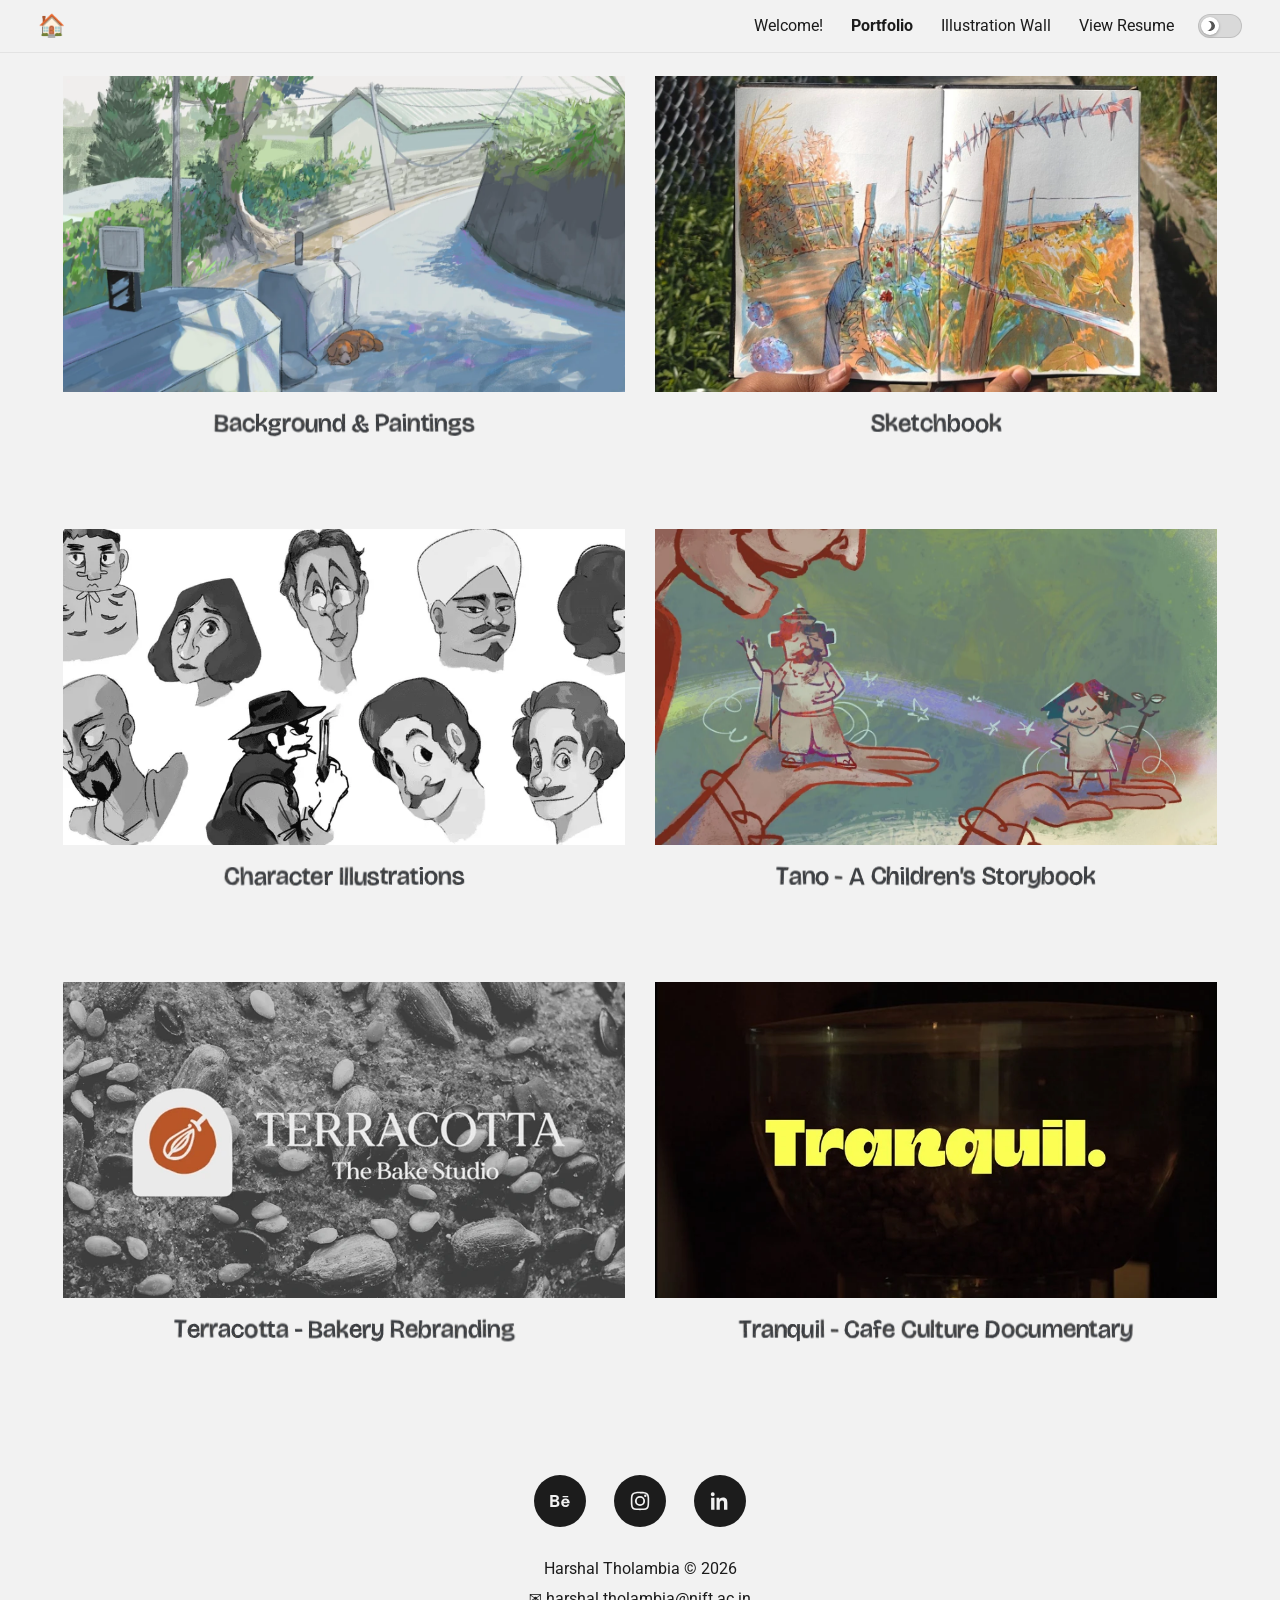
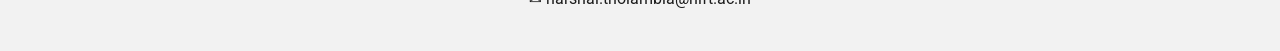
==== commit 198182b5: "Dark mode across the whole site, with one switch in the top bar - Top bar switch on every page (work" ====
--- a/portfolio.html
+++ b/portfolio.html
@@ -1,6 +1,10 @@
 <!doctype html>
 <html lang="en">
 <head>
+<script>/* light or dark before the first paint: the visitor's last choice on the switch (saved as "lamp"), else their device */
+try { var lamp = localStorage.getItem('lamp'); } catch (e) {}
+document.documentElement.dataset.theme = (lamp ? lamp === 'on' : matchMedia('(prefers-color-scheme: dark)').matches) ? 'dark' : 'light';</script>
+
 <meta charset="utf-8">
 <meta name="viewport" content="width=device-width,initial-scale=1">
 <title>Portfolio - Harshal Tholambia</title>
--- a/site.css
+++ b/site.css
@@ -1,13 +1,13 @@
 /* The Google Site's layout: a light header with the links on the right, pages 1154 wide, Roboto throughout.
    The Welcome page is black around the cutting mat, the other pages light grey. */
 body.gs{margin:0;padding:0;overflow-x:clip;background:#f2f2f2;color:#1c1c1c;font:400 16px/1.5 Roboto,system-ui,sans-serif}
-body.gs[data-page=welcome]{background:#000}
+body.gs[data-page=welcome]{background:#fff}
 .gs .wrap{width:min(1154px,100% - 2 * clamp(16px,4vw,40px));margin-inline:auto}
 
 .site-head{position:sticky;top:0;z-index:30;display:flex;align-items:center;justify-content:space-between;gap:20px;
   padding:14px clamp(16px,3vw,40px);background:#f2f2f2;box-shadow:0 1px 0 rgba(0,0,0,.06)}
 .site-home{font-size:22px;line-height:1;text-decoration:none}
-.site-nav{display:flex;gap:clamp(14px,2.2vw,28px)}
+.site-nav{display:flex;gap:clamp(14px,2.2vw,28px);margin-left:auto}
 .site-nav a{color:#1c1c1c;text-decoration:none;white-space:nowrap}
 .site-nav a[aria-current]{font-weight:700}
 .site-nav a:hover{text-decoration:underline;text-underline-offset:4px}
@@ -15,14 +15,15 @@
 /* Welcome: the cutting mat, About, the View Projects button, Core Skills & Toolkit */
 .welcome-main{padding:clamp(40px,6vw,100px) 0 40px}
 .welcome-main .hero{min-height:0;max-height:none}
-.gs-embed{display:block;width:100%;border:0;margin-top:clamp(24px,3vw,49px);background:#000}
+.gs-embed{display:block;width:100%;border:0;margin-top:clamp(24px,3vw,49px);background:transparent}
 .gs-embed.about{aspect-ratio:1154/392}
+/* the light and dark copies of a frame share one place; only the one for the current mode shows (site.js) */
+.embed-stack{position:relative}
+.embed-stack > .gs-embed:not(.on){position:absolute;left:0;right:0;bottom:0;visibility:hidden;pointer-events:none}
 .gs-embed.skills{aspect-ratio:1154/418}
 .cta{margin:clamp(24px,3vw,40px) 0 0;text-align:center}
 .gs-btn{box-sizing:border-box;display:inline-block;padding:10px 26px;border:1px solid currentColor;border-radius:4px;color:inherit;text-decoration:none;font-weight:500;transition:background .2s,color .2s}
 .gs-btn:hover{background:#1c1c1c;color:#f2f2f2}
-[data-page=welcome] .cta .gs-btn{color:#f2f2f2}
-[data-page=welcome] .cta .gs-btn:hover{background:#f2f2f2;color:#000}
 
 /* Portfolio: two tiles a row, the name centred under each */
 .portfolio-main{padding:24px 0 80px}
@@ -35,20 +36,13 @@
 .tile:hover span{text-decoration:underline;text-underline-offset:4px}
 
 /* a project page */
-.project-main{--gap:30px;padding:30px 0 60px}
-.proj-title{margin:0 0 6px;font-size:clamp(20px,2.4vw,28px);font-weight:400;text-align:center}
-.proj-title a{color:inherit;text-underline-offset:5px}
-.proj-sub{margin:0;text-align:center}
-.proj-link{margin:16px 0 0;text-align:center}
 .project-main .row{display:flex;justify-content:center;gap:var(--gap);margin-top:var(--gap)}
-.project-main .row:first-of-type,.proj-sub+.row,.proj-link+.row{margin-top:clamp(30px,5vw,70px)}
 .project-main .item{width:var(--w);flex:none}
 .project-main .item img{display:block;width:100%;height:auto}
-.project-main .embed{border:0;background:#ddd}
-.cols{display:grid;grid-template-columns:1fr 1fr;gap:var(--gap);align-items:start;margin-top:clamp(30px,5vw,70px)}
+.cols{display:grid;grid-template-columns:1fr 1fr;gap:var(--gap);align-items:start;margin-top:var(--gap)}
 .col{display:grid;gap:var(--gap)}
 .col img{display:block;width:100%;height:auto}
-.proj-nav{display:flex;justify-content:space-between;margin:clamp(40px,6vw,80px) 0 0}
+.proj-nav{display:flex;justify-content:space-between;margin:clamp(30px,4vw,50px) 0 0}
 .proj-nav .gs-btn{min-width:min(142px,45%);text-align:center}
 
 /* footer: the social links, then the name and email */
@@ -63,6 +57,14 @@
 @media (max-width:860px){
   .site-head{padding:12px 12px;gap:10px}
   .site-nav{gap:11px;font-size:13.5px}
+}
+/* phones: the home icon and the dark mode switch on one row, the links in a row of their own under them */
+@media (max-width:600px){
+  .site-head{flex-wrap:wrap;row-gap:8px;padding:10px 14px}
+  .site-nav{order:3;width:100%;margin-left:0;justify-content:space-between;gap:8px;font-size:14px}
+}
+@media (max-width:370px){.site-nav{gap:4px;font-size:12.5px}}
+@media (max-width:860px){
   .gs-embed.about{aspect-ratio:2/1} /* its own phone frame is 960 x 480 */
   .gs-embed.skills{aspect-ratio:auto;height:760px}
   .grid-gs{grid-template-columns:1fr}
@@ -115,7 +117,7 @@
 @media (prefers-reduced-motion:reduce){.print,.print img,.tile .pic{transition:none}}
 
 /* Sketchbook: the pages in one row, dragged sideways with momentum (site.js) */
-.drift{width:100vw;margin-left:calc(50% - 50vw);margin-top:clamp(30px,5vw,70px);overflow:hidden;cursor:grab;touch-action:pan-y;user-select:none;-webkit-user-select:none;outline-offset:4px}
+.drift{width:100vw;margin-left:calc(50% - 50vw);margin-top:var(--gap);overflow:hidden;cursor:grab;touch-action:pan-y;user-select:none;-webkit-user-select:none;outline-offset:4px}
 .drift.dragging{cursor:grabbing}
 .drift-track{display:flex;gap:30px;width:max-content;padding:10px max(16px,calc(50vw - 577px)) 30px}
 .drift-track .pic{flex:none}
@@ -159,3 +161,86 @@
   .tile:hover .cutl,.tile:focus-visible .cutl{animation-duration:.375s}
 }
 @keyframes cut-boil{0%{--cf:0;animation-timing-function:steps(1,end)}33.333%{--cf:1;animation-timing-function:steps(1,end)}66.667%{--cf:2;animation-timing-function:steps(1,end)}100%{--cf:2}}
+
+/* a project page: full-width bands, white, black or clay, as on the Google Site (site.js, PROJECTS in content.js) */
+.project-main{--gap:30px;padding:0 0 60px}
+.band{padding:clamp(28px,4vw,50px) 0}
+.band.black{background:#000;color:#f9f9f9}
+.band.clay{background:#e7e6e2}
+.band.hero,.band.case{padding:0}
+.hero-pic{display:block;width:100%;height:var(--h);object-fit:cover}
+/* a cover shown at its own shape, smaller than its real size so it stays sharp (w in content.js) */
+.hero-pic.framed{width:min(100% - 40px,var(--w));height:auto;margin:clamp(20px,3vw,40px) auto}
+.band .wrap > :first-child{margin-top:0}
+.proj-title{margin:0;font:700 clamp(22px,2.4vw,32px)/1.3 Montserrat,sans-serif;text-align:center}
+.proj-sub{margin:.5em 0 0;font:700 clamp(17px,1.8vw,24px)/1.3 Montserrat,sans-serif;text-align:center}
+.project-main .row{display:flex;justify-content:center;gap:var(--gap);margin-top:var(--gap)}
+.project-main .embed{border:0;background:rgba(127,127,127,.15)}
+
+/* the facts on the left, the write-up on the right */
+.details{display:grid;grid-template-columns:minmax(0,359px) minmax(0,744px);justify-content:space-between;gap:24px 40px;font:400 16px/1.55 Inter,sans-serif;color:#000}
+.details dl{margin:0}
+.details dt{font-weight:600;color:#1c1c1c}
+.details dd{margin:0 0 14px}
+.details .d-link{margin:0}
+.details .about h2{margin:0 0 10px;font:700 19px/1.3 Inter,sans-serif}
+.details .about p{margin:0 0 14px}
+.details a,.p-link a{color:#3c78d8}
+.software{display:flex;flex-wrap:wrap;gap:10px;padding-top:4px}
+.software img{width:30px;height:30px}
+
+.p-link{margin:12px 0 0;text-align:center;font:400 16px/1.5 Inter,sans-serif}
+.p-heading{margin:0;font:500 16px/1.5 Montserrat,sans-serif;text-align:center}
+.p-caption{margin:14px 0 0;font:500 16px/1.5 Montserrat,sans-serif;text-align:center}
+.p-note{margin-top:clamp(40px,5vw,60px);font:500 16px/1.6 Montserrat,sans-serif;text-align:center}
+.p-note p{margin:0}
+.p-note p:last-child:not(:first-child){margin-top:1.6em}
+.p-heading + .row,.p-note{margin-top:clamp(24px,3vw,40px)}
+.p-feature{margin-top:var(--gap);font:400 14px/1.6 Inter,sans-serif;color:#666}
+.p-feature h2{margin:0 0 8px;font:700 19px/1.3 Inter,sans-serif;color:#4b7448}
+.p-feature p{margin:0}
+.p-feature.center{text-align:center}
+@media (max-width:860px){
+  .details{grid-template-columns:1fr}
+  .hero-pic{height:min(var(--h),56vw)}
+}
+
+/* a handwritten caption under the cutting mat on the Welcome page */
+.mat-caption{margin:14px 0 0;text-align:right;padding-right:clamp(8px,2vw,24px);font:400 clamp(1.6rem,1.1rem + 1.4vw,2.4rem)/1 "Reenie Beanie",cursive;color:#4084a6;rotate:-2deg}
+
+/* the dark mode switch in the top bar: a track with a sliding knob, the moon side when off and the sun side when on (site.js) */
+.theme-switch{flex:none;display:grid;place-items:center;margin:-4px -4px -4px 0;padding:4px;border:0;border-radius:99px;background:none;cursor:pointer}
+.ts-track{position:relative;width:44px;height:24px;border-radius:99px;background:#d9d9d9;box-shadow:inset 0 0 0 1px rgba(0,0,0,.12);transition:background .25s}
+.ts-knob{position:absolute;top:3px;left:3px;width:18px;height:18px;border-radius:50%;background:#fff;box-shadow:0 1px 3px rgba(0,0,0,.3);transition:left .25s cubic-bezier(.3,.7,.3,1)}
+.ts-knob::after{content:"";position:absolute;inset:4px;border-radius:50%;box-shadow:inset -3px -2px 0 0 #555;transform:rotate(-30deg)} /* a crescent moon */
+.theme-switch[aria-checked=true] .ts-track{background:#F6A51F;box-shadow:inset 0 0 0 1px rgba(0,0,0,.2)}
+.theme-switch[aria-checked=true] .ts-knob{left:23px;background:#FFF8E8}
+.theme-switch[aria-checked=true] .ts-knob::after{inset:5px;background:#F6A51F;box-shadow:0 0 0 2px rgba(246,165,31,.35)} /* a sun */
+.theme-switch:hover .ts-track{filter:brightness(1.08)}
+.theme-switch:focus-visible{outline:2px solid currentColor;outline-offset:2px}
+
+/* ---- dark mode, everywhere (html[data-theme=dark], from the switch on the mat or in the header) ---- */
+html[data-theme=dark]{color-scheme:dark}
+html[data-theme=dark] body.gs{background:#121212;color:#ececec}
+html[data-theme=dark] body.gs[data-page=welcome]{background:#000}
+html[data-theme=dark] body.gs[data-page=project]{background:#121212}
+html[data-theme=dark] .site-head{background:#1b1b1b;box-shadow:0 1px 0 rgba(255,255,255,.06)}
+html[data-theme=dark] .site-head.scrolled{background:rgba(27,27,27,.62);box-shadow:0 1px 0 rgba(255,255,255,.06) inset,0 8px 30px rgba(0,0,0,.5)}
+html[data-theme=dark] .site-nav a{color:#ececec}
+html[data-theme=dark] .site-foot{background:#1b1b1b;color:#ececec}
+html[data-theme=dark] .site-foot .social a{background:#ececec}
+html[data-theme=dark] .site-foot svg{fill:#1b1b1b}
+html[data-theme=dark] .gs-btn:hover{background:#ececec;color:#121212}
+html[data-theme=dark] .skip:focus{background:#ececec;color:#121212}
+html[data-theme=dark] .tile .name{color:#d4d6da}
+html[data-theme=dark] .tile:hover .pic,html[data-theme=dark] .tile:focus-visible .pic{box-shadow:0 18px 40px rgba(0,0,0,.6)}
+html[data-theme=dark] .print{color:#ececec}
+html[data-theme=dark] .wall-title{color:#ececec}
+html[data-theme=dark] .wall-title .t2{color:#a8a8a8}
+html[data-theme=dark] .pic.loading::after,html[data-theme=dark] .wall-gs.laying::after{border-color:rgba(255,255,255,.14);border-top-color:rgba(255,255,255,.6)}
+html[data-theme=dark] .band.clay{background:#2a2622}
+html[data-theme=dark] .details,html[data-theme=dark] .details dt{color:#ececec}
+html[data-theme=dark] .details a,html[data-theme=dark] .p-link a{color:#7fb0ff}
+html[data-theme=dark] .p-feature{color:#b4b4b4}
+html[data-theme=dark] .p-feature h2{color:#8cc287}
+html[data-theme=dark] .drift-track img{box-shadow:0 2px 3px rgba(0,0,0,.4),0 12px 26px rgba(0,0,0,.5)}
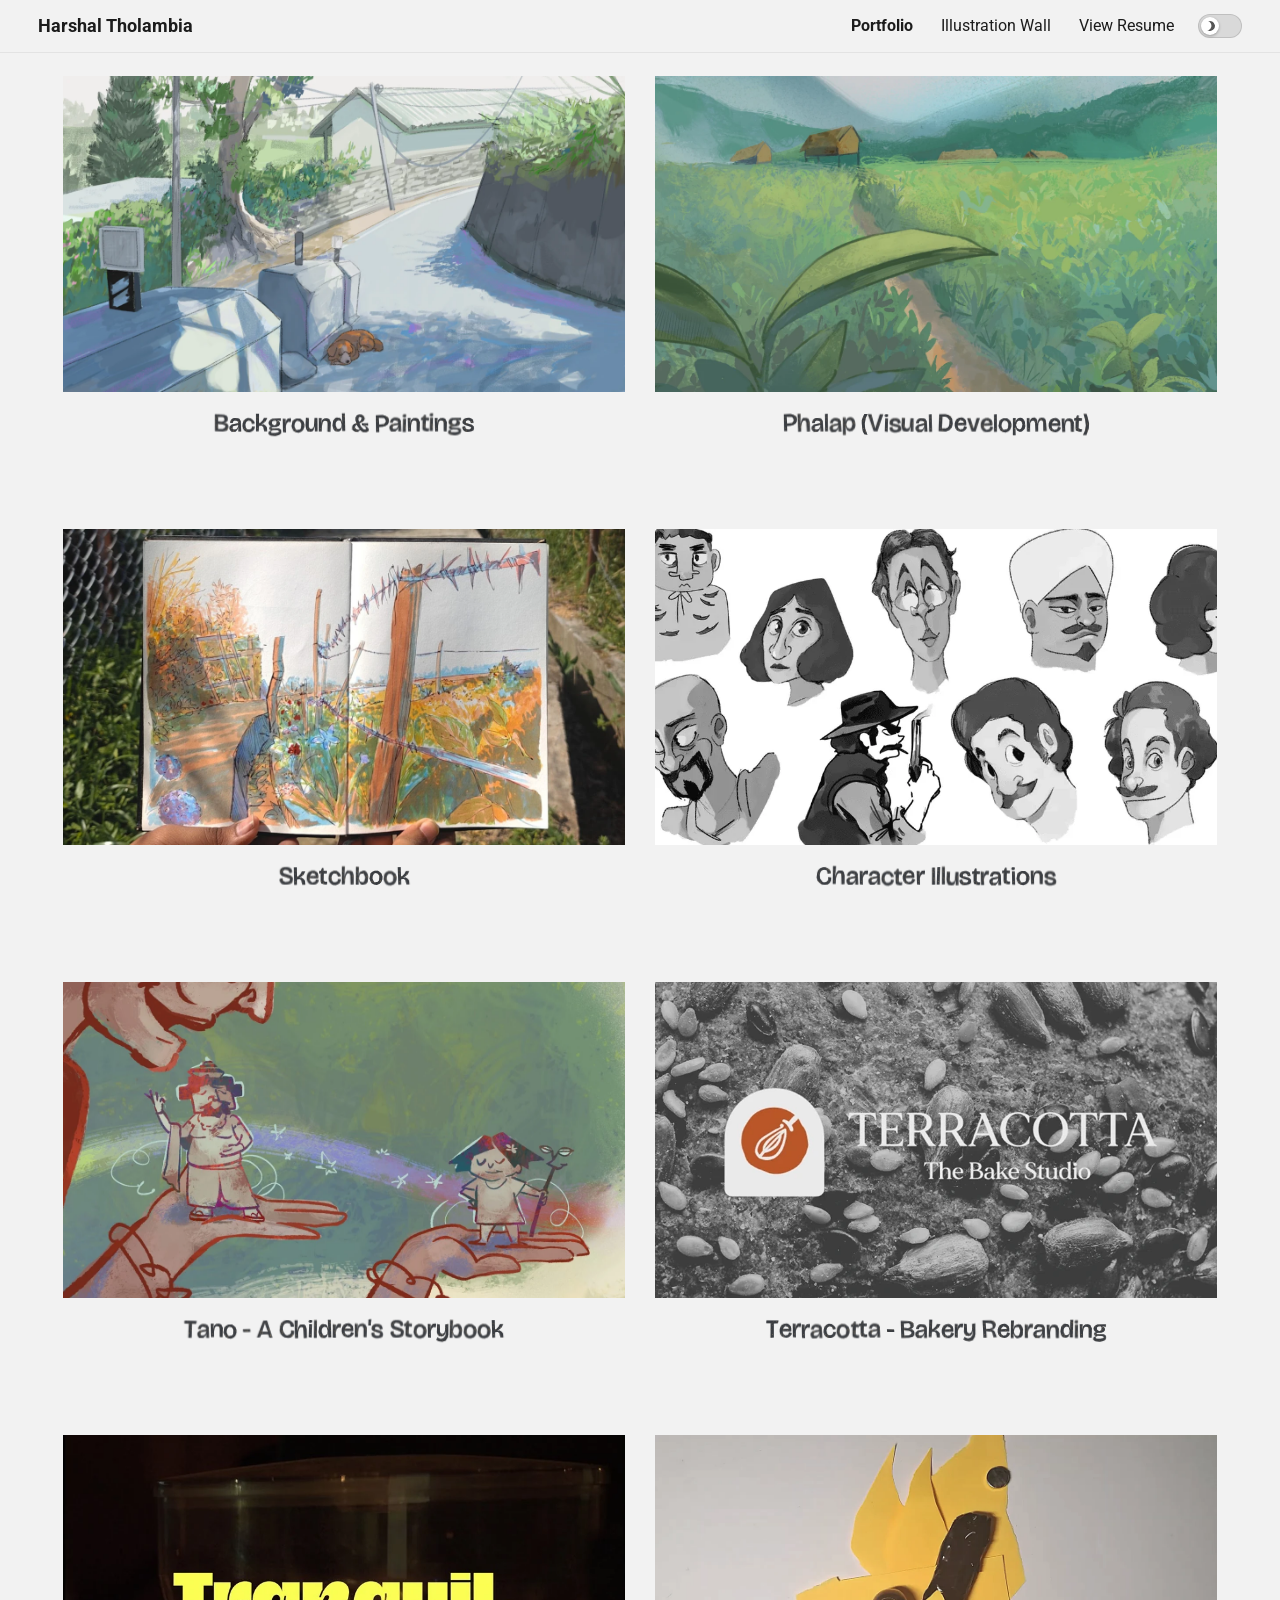
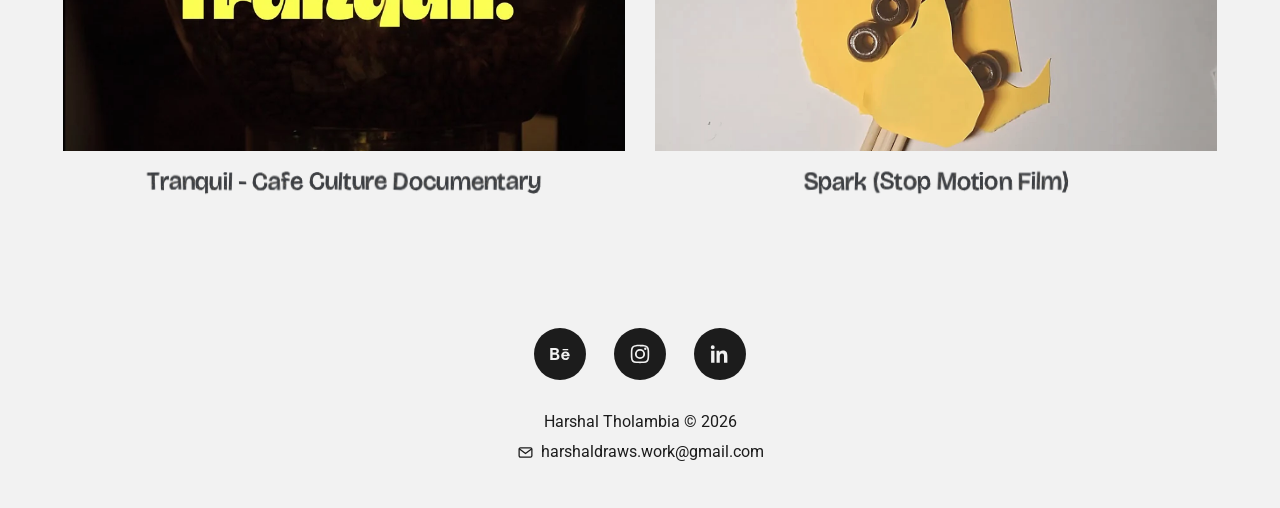
==== commit 63d2f3e9: "Add GoatCounter visitor stats Co-Authored-By: Claude Opus 5.5 <noreply@anthropic.com> Claude-Session" ====
--- a/portfolio.html
+++ b/portfolio.html
@@ -24,6 +24,7 @@
   delete document.documentElement.dataset.slide;
 });
 </script>
+  <script data-goatcounter="https://harshaldraws.goatcounter.com/count" async src="//gc.zgo.at/count.js"></script>
 </head>
 <body class="gs" data-page="portfolio">
 <a class="skip" href="#main">Skip to content</a>
--- a/site.css
+++ b/site.css
@@ -6,7 +6,8 @@
 
 .site-head{position:sticky;top:0;z-index:30;display:flex;align-items:center;justify-content:space-between;gap:20px;
   padding:14px clamp(16px,3vw,40px);background:#f2f2f2;box-shadow:0 1px 0 rgba(0,0,0,.06)}
-.site-home{font-size:22px;line-height:1;text-decoration:none}
+.site-home{font-size:18px;font-weight:700;line-height:1;color:#1c1c1c;text-decoration:none;white-space:nowrap}
+.site-home:hover{text-decoration:underline;text-underline-offset:4px}
 .site-nav{display:flex;gap:clamp(14px,2.2vw,28px);margin-left:auto}
 .site-nav a{color:#1c1c1c;text-decoration:none;white-space:nowrap}
 .site-nav a[aria-current]{font-weight:700}
@@ -58,7 +59,7 @@
   .site-head{padding:12px 12px;gap:10px}
   .site-nav{gap:11px;font-size:13.5px}
 }
-/* phones: the home icon and the dark mode switch on one row, the links in a row of their own under them */
+/* phones: the name and the dark mode switch on one row, the links in a row of their own under them */
 @media (max-width:600px){
   .site-head{flex-wrap:wrap;row-gap:8px;padding:10px 14px}
   .site-nav{order:3;width:100%;margin-left:0;justify-content:space-between;gap:8px;font-size:14px}
@@ -66,7 +67,7 @@
 @media (max-width:370px){.site-nav{gap:4px;font-size:12.5px}}
 @media (max-width:860px){
   .gs-embed.about{aspect-ratio:2/1} /* its own phone frame is 960 x 480 */
-  .gs-embed.skills{aspect-ratio:auto;height:760px}
+  .gs-embed.skills{aspect-ratio:2/1.15} /* phones: the two shapes side by side in a short strip */
   .grid-gs{grid-template-columns:1fr}
   .project-main{--gap:16px}
   .project-main .row{flex-direction:column;align-items:center}
@@ -102,6 +103,7 @@
 .wall-gs:empty{display:none}
 .wall-gs.dragging{cursor:grabbing}
 .wall-gs.dragging .print{pointer-events:none}
+.wall-layer{position:absolute;left:0;top:0;transform-origin:0 0} /* holds the prints; site.js scales it to zoom */
 .print{position:absolute;left:0;top:0;display:block;rotate:var(--r);color:#1c1c1c;text-decoration:none;transition:rotate .35s cubic-bezier(.2,.8,.2,1),scale .35s cubic-bezier(.2,.8,.2,1)}
 .print img{display:block;width:100%;height:auto;box-shadow:0 2px 3px rgba(0,0,0,.12),0 8px 18px rgba(0,0,0,.12);transition:box-shadow .35s;-webkit-user-drag:none}
 .print:hover,.print:focus-visible{z-index:2;rotate:0deg;scale:1.08}
@@ -168,9 +170,10 @@
 .band.black{background:#000;color:#f9f9f9}
 .band.clay{background:#e7e6e2}
 .band.hero,.band.case{padding:0}
-.hero-pic{display:block;width:100%;height:var(--h);object-fit:cover}
+.band.hero{overflow:hidden}
+.hero-pic{display:block;width:100%;height:min(var(--h),var(--fit,100vh));object-fit:cover}
 /* a cover shown at its own shape, smaller than its real size so it stays sharp (w in content.js) */
-.hero-pic.framed{width:min(100% - 40px,var(--w));height:auto;margin:clamp(20px,3vw,40px) auto}
+.hero-pic.framed{width:auto;max-width:min(100% - 40px,var(--w));height:auto;max-height:var(--fit,none);margin:clamp(20px,3vw,40px) auto}
 .band .wrap > :first-child{margin-top:0}
 .proj-title{margin:0;font:700 clamp(22px,2.4vw,32px)/1.3 Montserrat,sans-serif;text-align:center}
 .proj-sub{margin:.5em 0 0;font:700 clamp(17px,1.8vw,24px)/1.3 Montserrat,sans-serif;text-align:center}
@@ -182,6 +185,17 @@
 .details dl{margin:0}
 .details dt{font-weight:600;color:#1c1c1c}
 .details dd{margin:0 0 14px}
+/* logos in the details: client and studio marks, at one height; a studio mark can swap for a dark mode version */
+.details .logos{display:flex;flex-wrap:wrap;align-items:center;gap:14px;margin:6px 0 4px}
+.details .logos img{display:block;height:58px;width:auto}
+.details .logos img.on-dark{display:none}
+.details .logos img[src*="zeng"]{height:34px} /* a wide wordmark: shorter, to weigh the same as the round marks */
+.details .logos a{display:block}
+.details .logo-names{display:block;font-size:14px;color:#555}
+html[data-theme=dark] .details .logos img.on-light{display:none}
+html[data-theme=dark] .details .logos img.on-dark{display:block}
+html[data-theme=dark] .details .logos img[src*="dia"],html[data-theme=dark] .details .logos img[src*="billion"]{border-radius:6px} /* white-backed marks read as small cards */
+html[data-theme=dark] .details .logo-names{color:#aaa}
 .details .d-link{margin:0}
 .details .about h2{margin:0 0 10px;font:700 19px/1.3 Inter,sans-serif}
 .details .about p{margin:0 0 14px}
@@ -202,11 +216,11 @@
 .p-feature.center{text-align:center}
 @media (max-width:860px){
   .details{grid-template-columns:1fr}
-  .hero-pic{height:min(var(--h),56vw)}
+  .hero-pic{height:min(var(--h),56vw,var(--fit,100vh))}
 }
 
 /* a handwritten caption under the cutting mat on the Welcome page */
-.mat-caption{margin:14px 0 0;text-align:right;padding-right:clamp(8px,2vw,24px);font:400 clamp(1.6rem,1.1rem + 1.4vw,2.4rem)/1 "Reenie Beanie",cursive;color:#4084a6;rotate:-2deg}
+.mat-caption{margin:14px 0 0;text-align:right;padding-right:clamp(8px,2vw,24px);font:400 clamp(1.6rem,1.1rem + 1.4vw,2.4rem)/1 "Reenie Beanie",cursive;color:#D99A1E;text-shadow:0 0 8px rgba(242,178,51,.35);rotate:-2deg}
 
 /* the dark mode switch in the top bar: a track with a sliding knob, the moon side when off and the sun side when on (site.js) */
 .theme-switch{flex:none;display:grid;place-items:center;margin:-4px -4px -4px 0;padding:4px;border:0;border-radius:99px;background:none;cursor:pointer}
@@ -221,12 +235,13 @@
 
 /* ---- dark mode, everywhere (html[data-theme=dark], from the switch on the mat or in the header) ---- */
 html[data-theme=dark]{color-scheme:dark}
+html[data-theme=dark] .mat-caption{color:#F6C453;text-shadow:0 0 10px rgba(246,196,83,.45)}
 html[data-theme=dark] body.gs{background:#121212;color:#ececec}
 html[data-theme=dark] body.gs[data-page=welcome]{background:#000}
 html[data-theme=dark] body.gs[data-page=project]{background:#121212}
 html[data-theme=dark] .site-head{background:#1b1b1b;box-shadow:0 1px 0 rgba(255,255,255,.06)}
 html[data-theme=dark] .site-head.scrolled{background:rgba(27,27,27,.62);box-shadow:0 1px 0 rgba(255,255,255,.06) inset,0 8px 30px rgba(0,0,0,.5)}
-html[data-theme=dark] .site-nav a{color:#ececec}
+html[data-theme=dark] .site-nav a,html[data-theme=dark] .site-home{color:#ececec}
 html[data-theme=dark] .site-foot{background:#1b1b1b;color:#ececec}
 html[data-theme=dark] .site-foot .social a{background:#ececec}
 html[data-theme=dark] .site-foot svg{fill:#1b1b1b}
@@ -244,3 +259,56 @@
 html[data-theme=dark] .p-feature{color:#b4b4b4}
 html[data-theme=dark] .p-feature h2{color:#8cc287}
 html[data-theme=dark] .drift-track img{box-shadow:0 2px 3px rgba(0,0,0,.4),0 12px 26px rgba(0,0,0,.5)}
+
+/* the envelope before the email address: drawn in the footer's own text colour, so it shows in both modes */
+.site-foot .foot-mail{display:inline-flex;align-items:center;gap:7px}
+.site-foot p .foot-mail svg{width:17px;height:17px;fill:none;stroke:currentColor;stroke-width:1.8;stroke-linejoin:round;stroke-linecap:round}
+
+/* a process carousel on a project page (site.js): the finished picture, a Show process button under it, and once open,
+   the steps sliding left and right with round arrows at the sides */
+.process{margin:8px auto 64px;width:min(100%,calc((100vh - 210px) * 2308 / 1431))} /* short enough that the whole picture and its button fit on screen */
+.proc-view{position:relative;overflow:hidden;aspect-ratio:2308/1431;border-radius:6px;background:#e9e9e9;touch-action:pan-y}
+.proc-track{display:flex;height:100%;transition:translate .6s cubic-bezier(.3,.7,.2,1)}
+.proc-slide{flex:0 0 100%;margin:0}
+.proc-slide .pic{display:block;width:100%;height:100%}
+.proc-slide img{display:block;width:100%;height:100%;object-fit:cover}
+.proc-arrow{position:absolute;top:50%;width:46px;height:46px;margin-top:-23px;border:0;border-radius:50%;background:rgba(255,255,255,.92);
+  box-shadow:0 4px 14px rgba(0,0,0,.25);cursor:pointer;opacity:0;pointer-events:none;transition:opacity .3s,scale .2s}
+.proc-arrow::before{content:"";position:absolute;left:50%;top:50%;width:11px;height:11px;border:solid #1c1c1c;border-width:2.5px 2.5px 0 0;translate:-65% -50%;rotate:45deg}
+.proc-arrow.prev{left:16px}.proc-arrow.prev::before{translate:-35% -50%;rotate:-135deg}
+.proc-arrow.next{right:16px}
+.process.open .proc-arrow{opacity:1;pointer-events:auto}
+.process.open .proc-arrow:disabled{opacity:.35;cursor:default}
+.proc-arrow:hover:not(:disabled){scale:1.08}
+.proc-arrow:focus-visible{outline:3px solid #4084a6;outline-offset:2px}
+.proc-count{display:block;margin:0 0 14px;color:#666;font:500 14px/1.2 Inter,Roboto,sans-serif}
+html[data-theme=dark] .proc-count{color:#aaa}
+.proc-open{margin:22px 0 0;text-align:center}
+.proc-toggle{display:inline-flex;align-items:center;gap:10px;cursor:pointer;font:inherit;font-weight:500;background:none}
+.proc-toggle svg{width:18px;height:18px;fill:none;stroke:currentColor;stroke-width:2.2;stroke-linecap:round;stroke-linejoin:round;transition:rotate .3s}
+.process.open .proc-toggle svg{rotate:180deg}
+@media (max-width:600px){.proc-arrow{width:38px;height:38px;margin-top:-19px}.proc-arrow.prev{left:8px}.proc-arrow.next{right:8px}}
+@media (prefers-reduced-motion:reduce){.proc-track{transition:none}}
+html[data-theme=dark] .proc-view{background:#222}
+
+/* the storyboard wall (site.js): panels in two rows that run sideways, three columns to a screen (one on a phone),
+   each a framed drawing with its number and shot under it; it snaps a column at a time */
+.boards{margin:18px 0 64px}
+.boards-wall{display:flex;overflow-x:auto;scroll-snap-type:x mandatory;scrollbar-width:none}
+.board-sheet{flex:0 0 100%;box-sizing:border-box;display:grid;grid-template-columns:repeat(3,minmax(0,1fr));align-content:start;gap:26px 22px;padding:4px 2px;scroll-snap-align:start}
+.boards-wall::-webkit-scrollbar{display:none}
+.board{margin:0}
+.board-frame{display:block;aspect-ratio:16/10;padding:10px;background:#f3f3f3;border:1.5px solid #1c1c1c}
+.board-frame .pic{display:block;width:100%;height:100%}
+.board-frame img{display:block;width:100%;height:100%;object-fit:contain}
+.board figcaption{display:flex;gap:10px;align-items:baseline;margin-top:9px;font:400 14px/1.3 Inter,Roboto,sans-serif;color:#444}
+.board figcaption b{font-weight:700;color:#1c1c1c;font-variant-numeric:tabular-nums}
+.boards-nav{display:flex;justify-content:center;align-items:center;gap:22px;margin:26px 0 0}
+.boards-nav .proc-arrow{position:relative;top:auto;margin:0;opacity:1;pointer-events:auto;box-shadow:0 0 0 1.5px #1c1c1c}
+.boards-nav .proc-arrow:disabled{opacity:.3;cursor:default}
+.boards-count{min-width:7.5em;text-align:center;font:500 14px/1.2 Inter,Roboto,sans-serif;color:#555;font-variant-numeric:tabular-nums}
+@media (max-width:700px){.board-sheet{grid-template-columns:1fr}}
+html[data-theme=dark] .board-frame{background:#1d1d1d;border-color:#bbb}
+html[data-theme=dark] .board figcaption{color:#aaa}html[data-theme=dark] .board figcaption b{color:#eee}
+html[data-theme=dark] .boards-count{color:#aaa}
+html[data-theme=dark] .boards-nav .proc-arrow{box-shadow:0 0 0 1.5px #bbb}
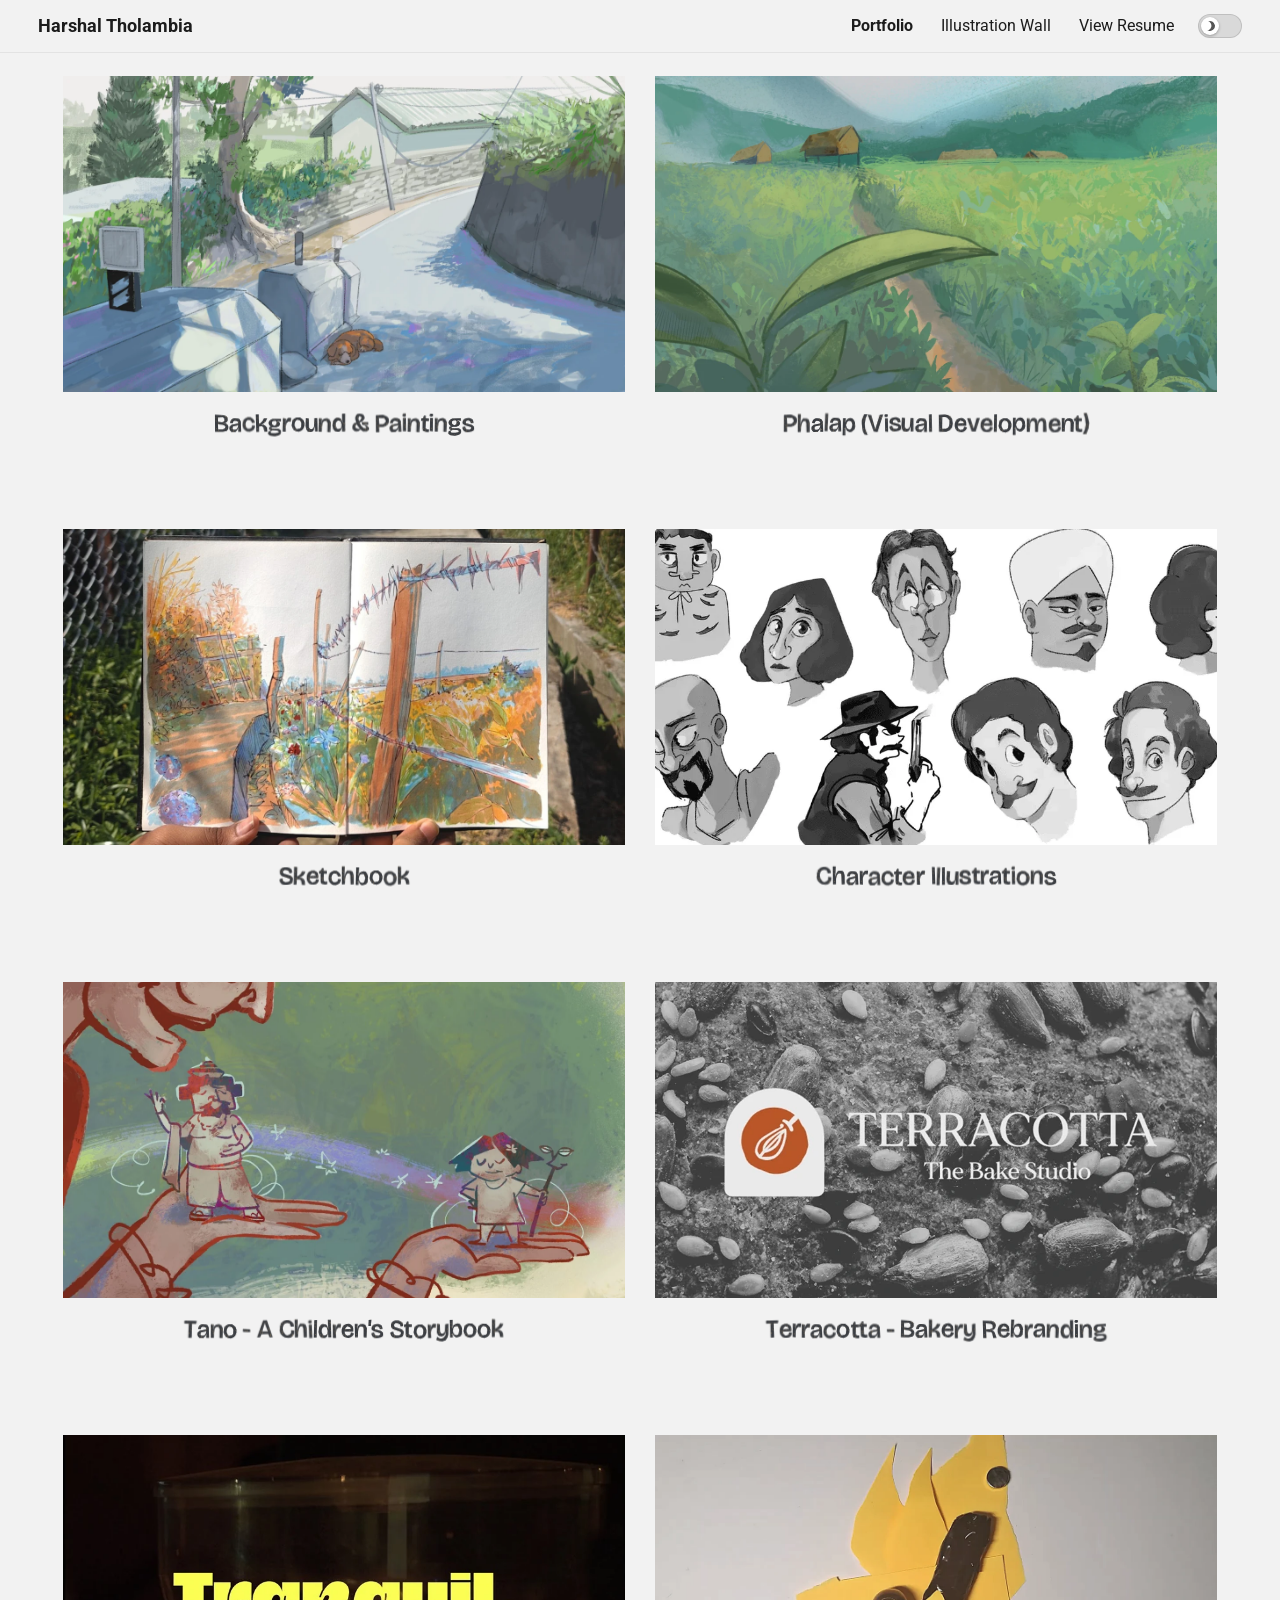
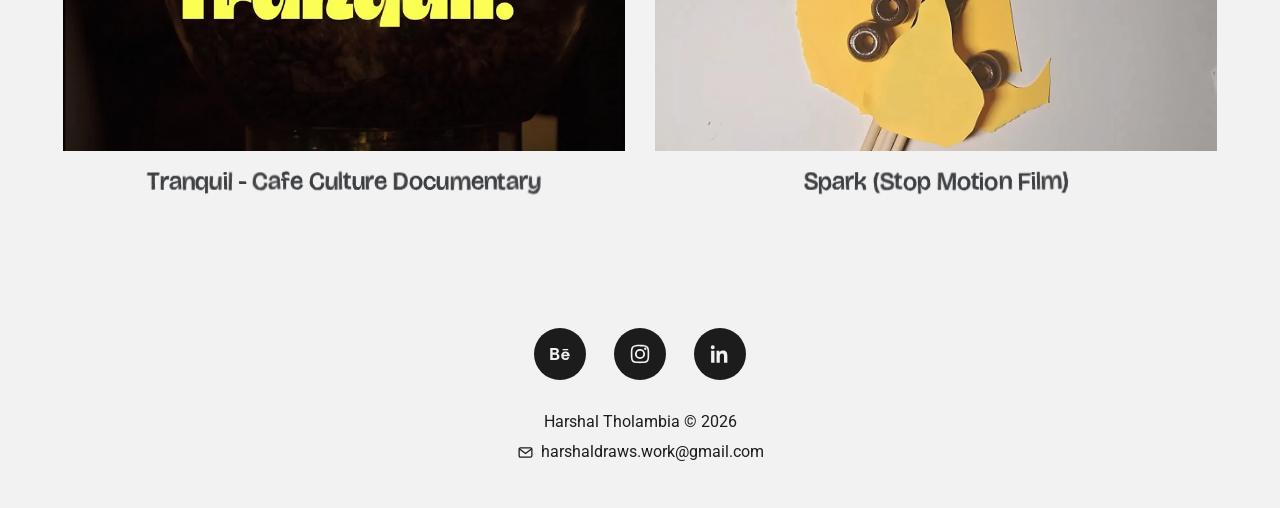
==== commit ee426ffe: "Share preview: cutting-mat card for WhatsApp/LinkedIn link previews Co-Authored-By: Claude Opus 5.5 " ====
--- a/portfolio.html
+++ b/portfolio.html
@@ -25,6 +25,14 @@
 });
 </script>
   <script data-goatcounter="https://harshaldraws.goatcounter.com/count" async src="//gc.zgo.at/count.js"></script>
+  <meta property="og:type" content="website">
+  <meta property="og:site_name" content="Harshal Tholambia">
+  <meta property="og:title" content="Portfolio - Harshal Tholambia">
+  <meta property="og:description" content="Portfolio of Harshal Tholambia: visual development, background design, character design and illustration for animation.">
+  <meta property="og:image" content="https://harshaldraws.github.io/images/share.jpg">
+  <meta property="og:image:width" content="1200">
+  <meta property="og:image:height" content="630">
+  <meta name="twitter:card" content="summary_large_image">
 </head>
 <body class="gs" data-page="portfolio">
 <a class="skip" href="#main">Skip to content</a>
